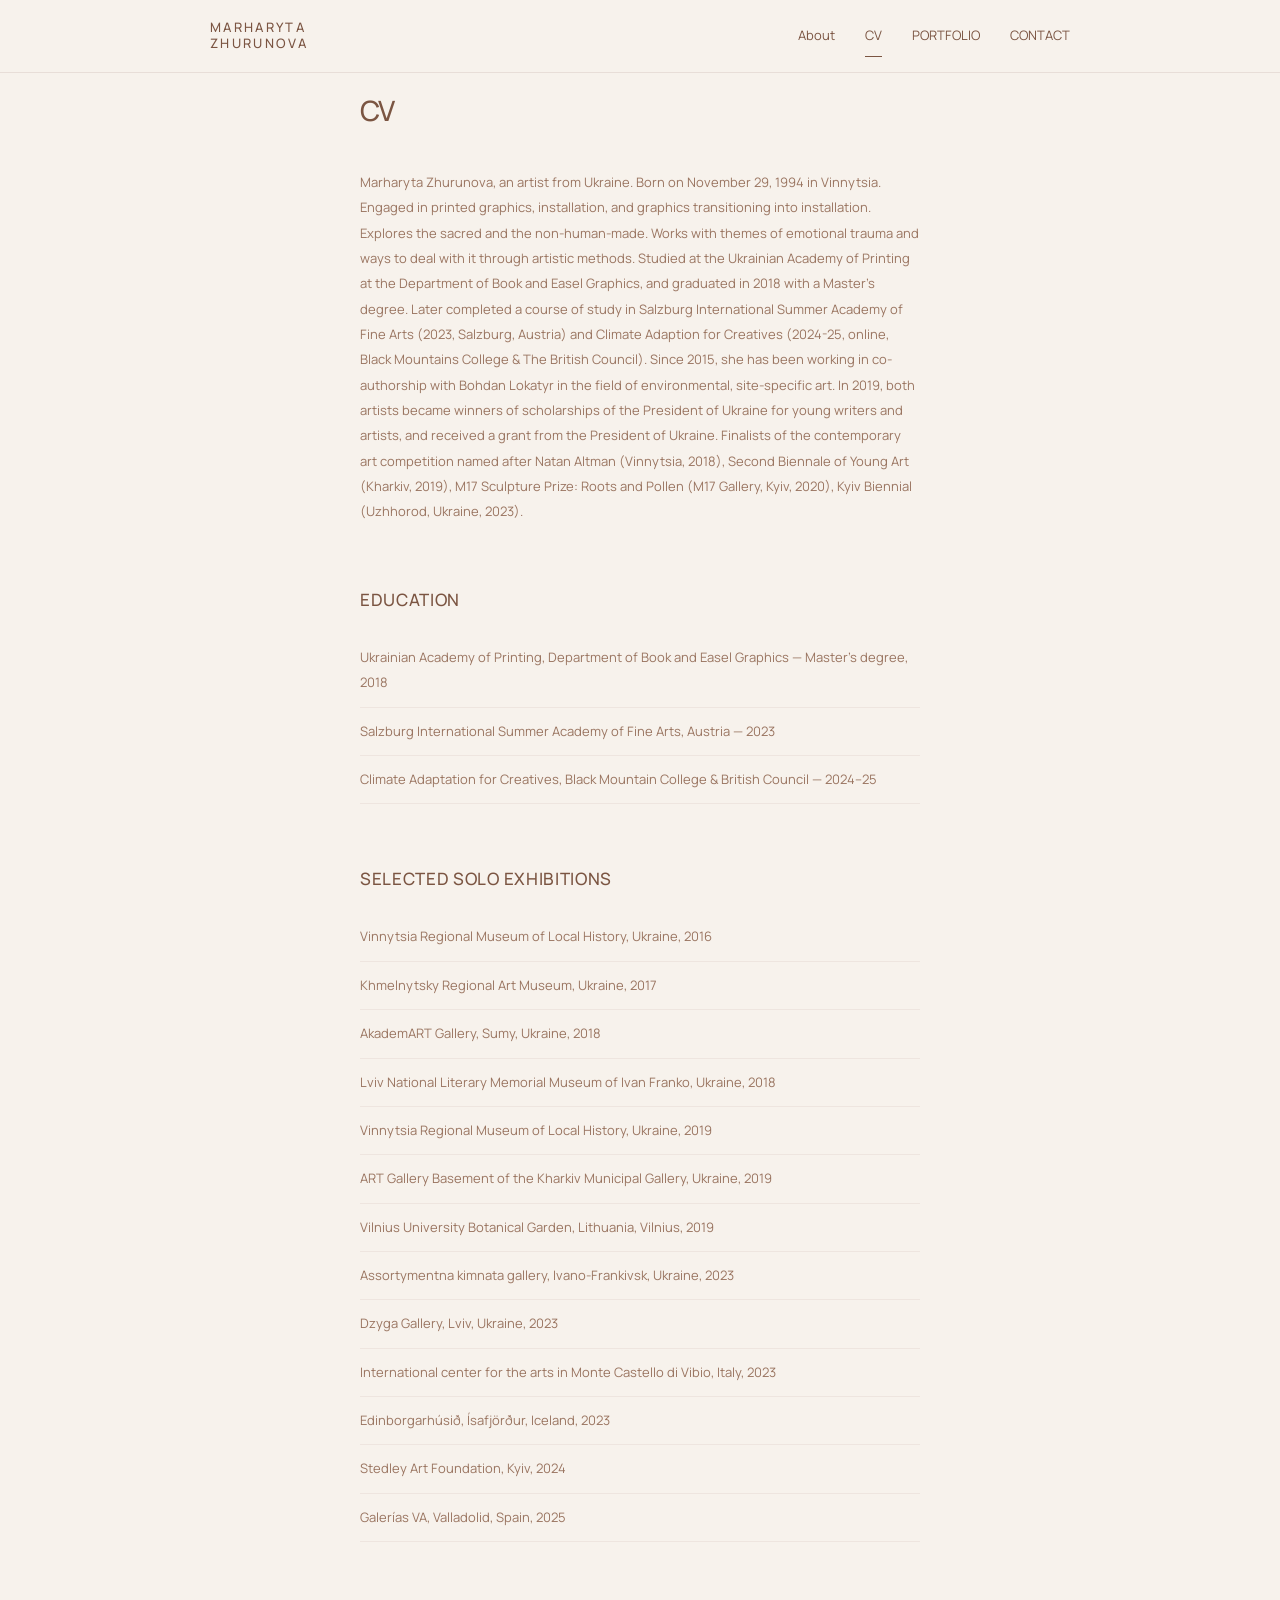
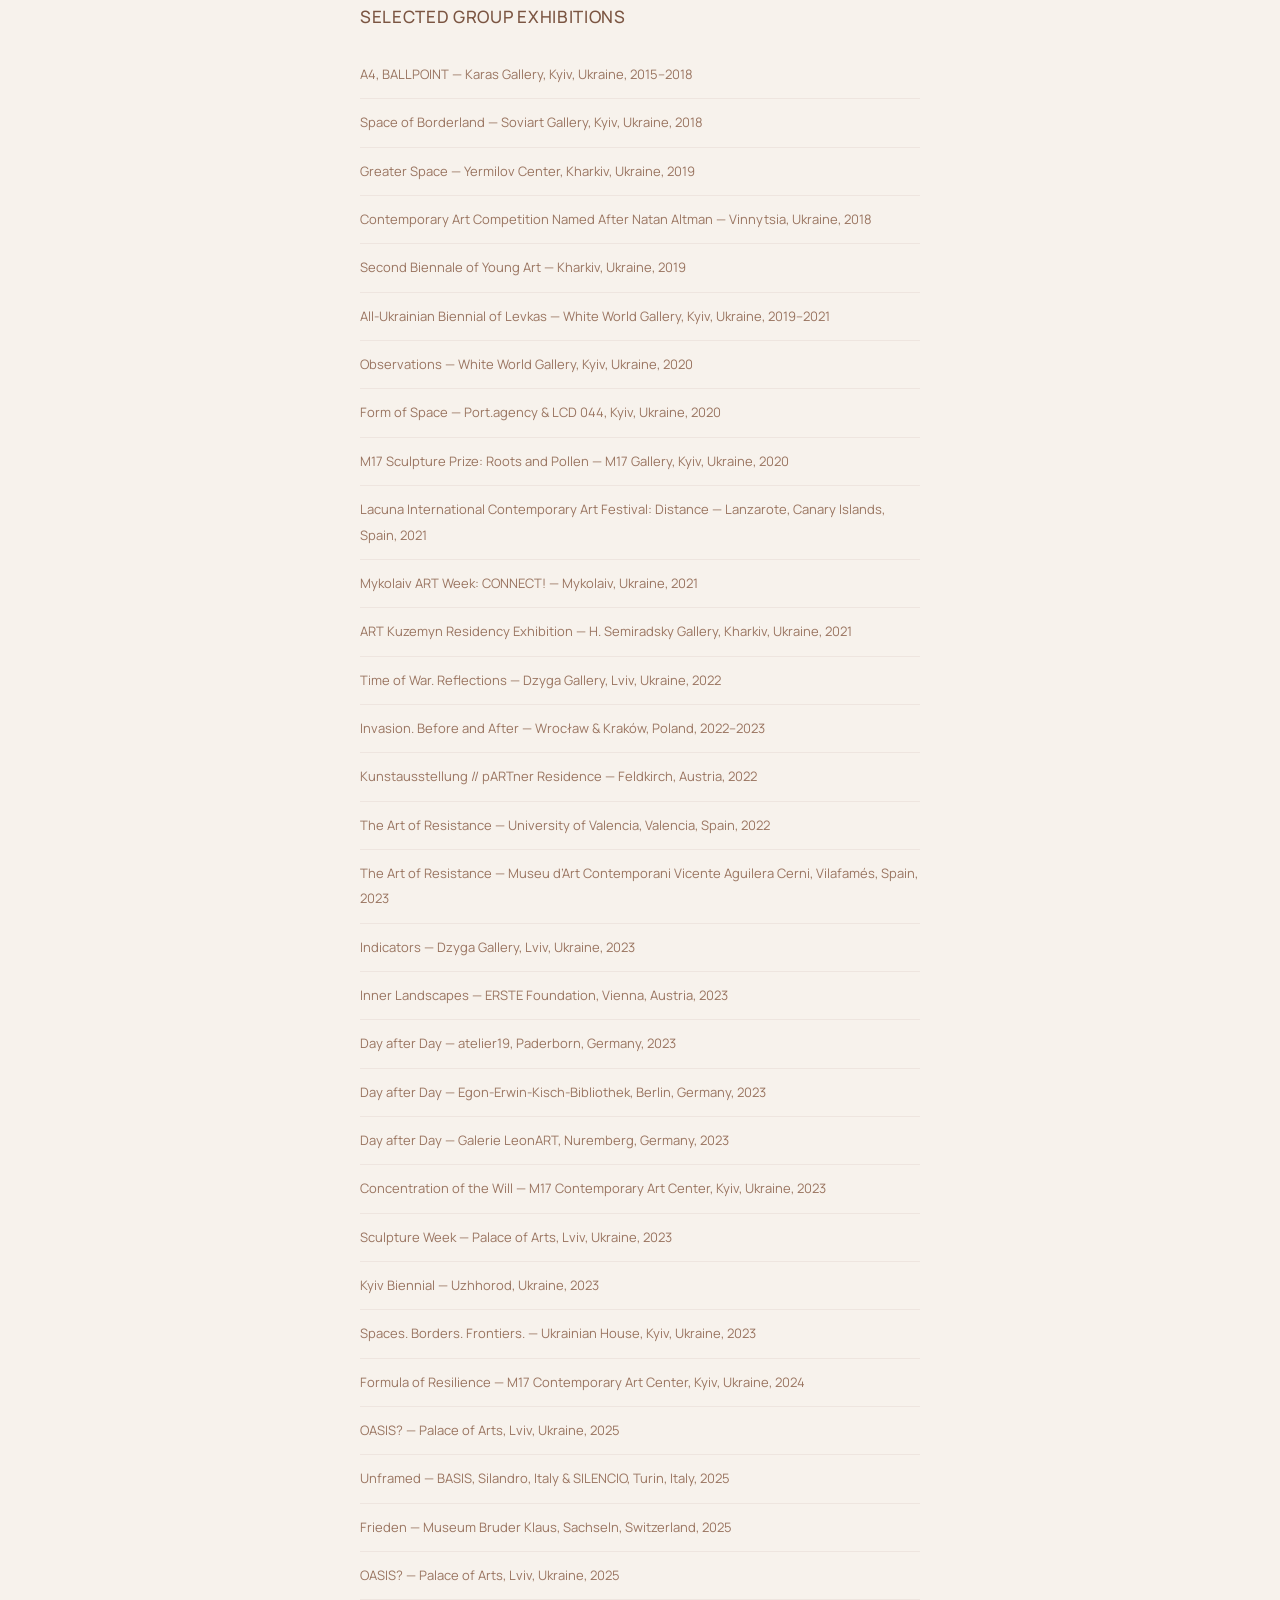
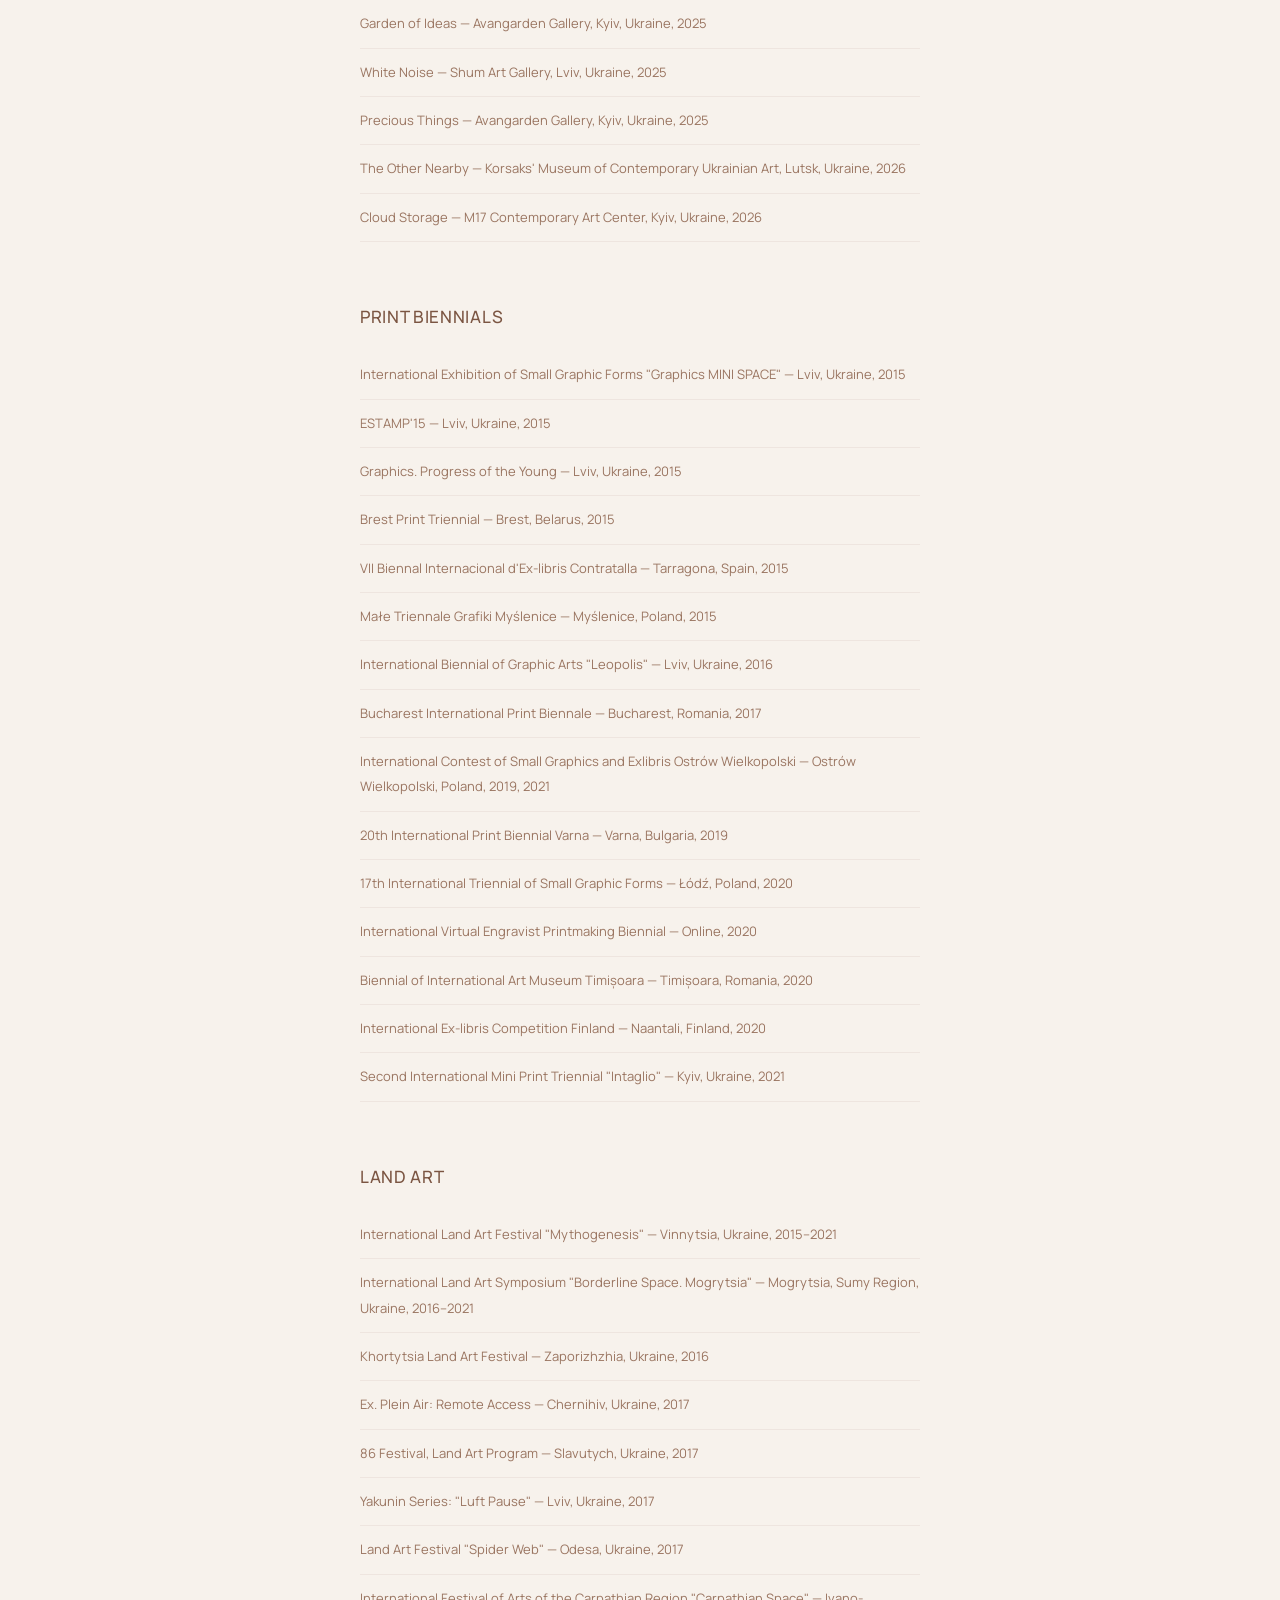
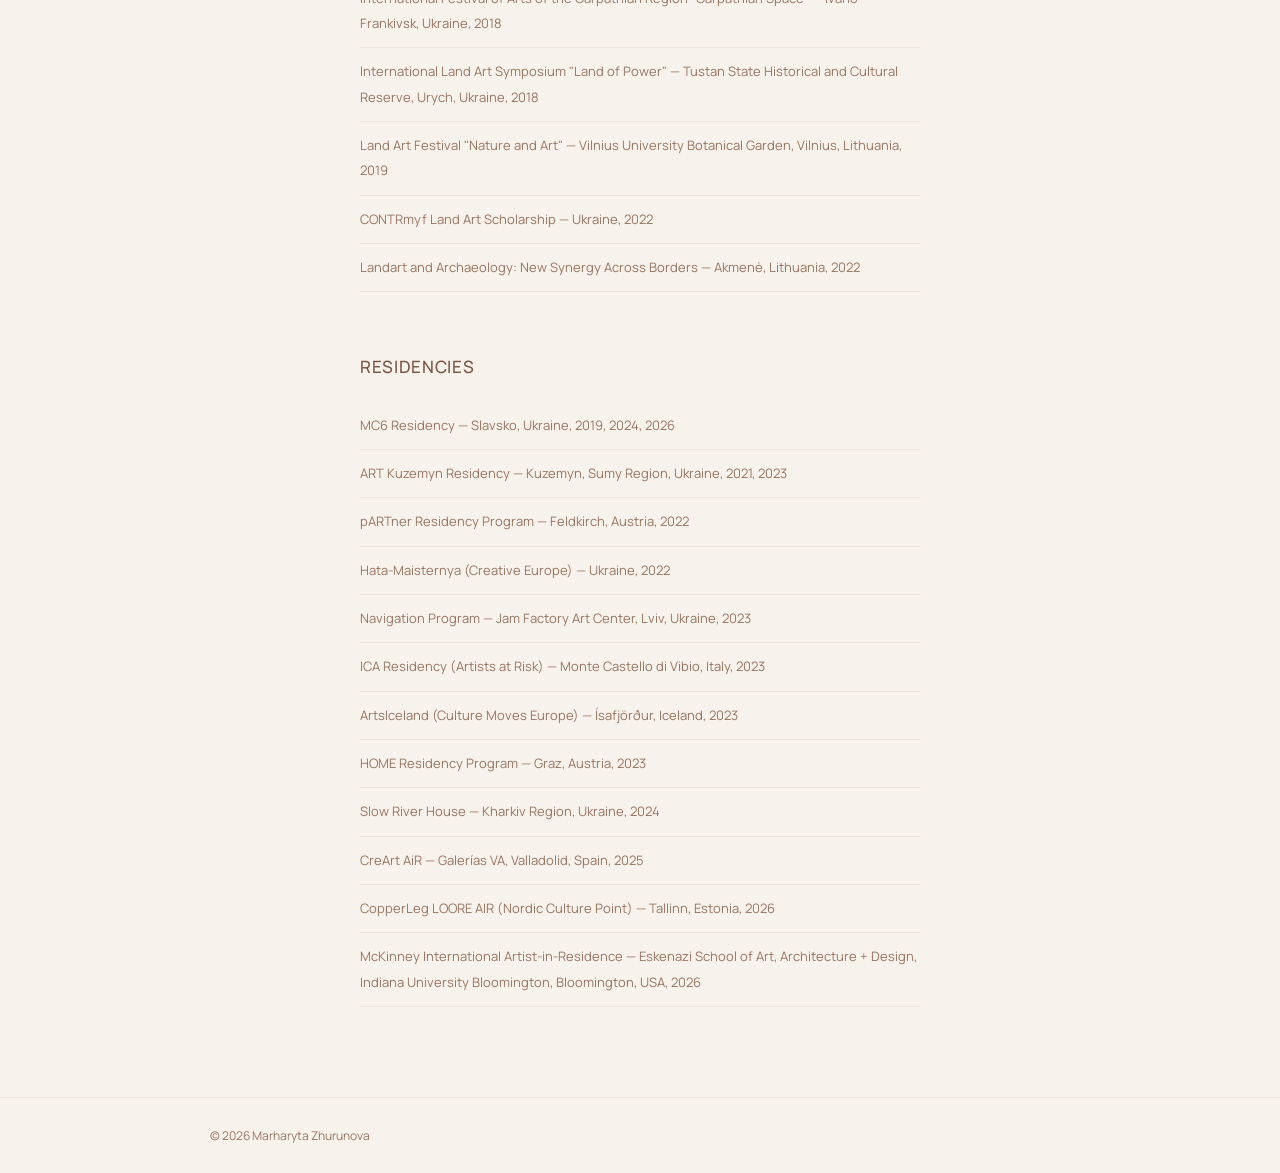
==== cv.html @ 28dc97f1 "Update cv.html" ====
<!DOCTYPE html>
<html lang="en">

<head>

<meta charset="UTF-8">
<meta name="viewport" content="width=device-width, initial-scale=1.0">

<title>CV — Marharyta Zhurunova</title>

<link rel="preconnect" href="https://fonts.googleapis.com">
<link rel="preconnect" href="https://fonts.gstatic.com" crossorigin>

<link href="https://fonts.googleapis.com/css2?family=Manrope:wght@300;400;500;600&display=swap" rel="stylesheet">

<link rel="stylesheet" href="assets/css/style.css">

</head>

<body>

<header class="site-header">

<div class="container header-container">

<a href="index.html" class="logo">
MARHARYTA<br>
ZHURUNOVA
</a>

<nav class="navigation">

<a href="index.html">About</a>
<a href="cv.html" class="active">CV</a>
<a href="portfolio.html">PORTFOLIO</a>
<a href="index.html#contact">CONTACT</a>

</nav>

</div>

</header>



<main class="cv">

<div class="container narrow">

<h1>CV</h1>

<p>
 Marharyta Zhurunova, an artist from Ukraine. Born on November 29, 1994 in Vinnytsia. Engaged in printed graphics, installation, and graphics transitioning into installation. Explores the sacred and the non-human-made. Works with themes of emotional trauma and ways to deal with it through artistic methods.

Studied at the Ukrainian Academy of Printing at the Department of Book and Easel Graphics, and graduated in 2018 with a Master's degree.  Later completed a course of study in Salzburg International Summer Academy of Fine Arts (2023, Salzburg, Austria) and Climate Adaption for Creatives (2024-25, online, Black Mountains College & The British Council).

Since 2015, she has been working in co-authorship with Bohdan Lokatyr in the field of environmental, site-specific art.

In 2019, both artists became winners of scholarships of the President of Ukraine for young writers and artists, and received a grant from the President of Ukraine.

Finalists of the contemporary art competition named after Natan Altman (Vinnytsia, 2018), Second Biennale of Young Art (Kharkiv, 2019), M17 Sculpture Prize: Roots and Pollen (M17 Gallery, Kyiv, 2020), Kyiv Biennial (Uzhhorod, Ukraine, 2023).
</div>



<div class="container narrow">

<h2>Education</h2>

<ul>

<li>Ukrainian Academy of Printing, Department of Book and Easel Graphics — Master's degree, 2018</li>

<li>Salzburg International Summer Academy of Fine Arts, Austria — 2023</li>

<li>Climate Adaptation for Creatives, Black Mountain College & British Council — 2024–25</li>

</ul>


<h2>Selected Solo Exhibitions</h2>

<ul>

<li>Vinnytsia Regional Museum of Local History, Ukraine, 2016</li>

<li>Khmelnytsky Regional Art Museum, Ukraine, 2017</li>

<li>AkademART Gallery, Sumy, Ukraine, 2018</li>

<li>Lviv National Literary Memorial Museum of Ivan Franko, Ukraine, 2018</li>

<li>Vinnytsia Regional Museum of Local History, Ukraine, 2019</li>

<li>ART Gallery Basement of the Kharkiv Municipal Gallery, Ukraine, 2019</li>

<li>Vilnius University Botanical Garden, Lithuania, Vilnius, 2019</li>

<li>Assortymentna kimnata gallery, Ivano-Frankivsk, Ukraine, 2023</li>
  
<li>Dzyga Gallery, Lviv, Ukraine, 2023</li>
  
<li>International center for the arts in Monte Castello di Vibio, Italy, 2023</li>
  
<li>Edinborgarhúsið, Ísafjörður, Iceland, 2023</li>

<li>Stedley Art Foundation, Kyiv, 2024</li>

<li>Galerías VA, Valladolid, Spain, 2025</li>

</ul>



<h2>Selected Group Exhibitions</h2>

<ul>

<li>A4, BALLPOINT — Karas Gallery, Kyiv, Ukraine, 2015–2018</li>
<li>Space of Borderland — Soviart Gallery, Kyiv, Ukraine, 2018</li>
<li>Greater Space — Yermilov Center, Kharkiv, Ukraine, 2019</li>
<li>Contemporary Art Competition Named After Natan Altman — Vinnytsia, Ukraine, 2018</li>
<li>Second Biennale of Young Art — Kharkiv, Ukraine, 2019</li>
<li>All-Ukrainian Biennial of Levkas — White World Gallery, Kyiv, Ukraine, 2019–2021</li>
<li>Observations — White World Gallery, Kyiv, Ukraine, 2020</li>
<li>Form of Space — Port.agency & LCD 044, Kyiv, Ukraine, 2020</li>
<li>M17 Sculpture Prize: Roots and Pollen — M17 Gallery, Kyiv, Ukraine, 2020</li>
<li>Lacuna International Contemporary Art Festival: Distance — Lanzarote, Canary Islands, Spain, 2021</li>
<li>Mykolaiv ART Week: CONNECT! — Mykolaiv, Ukraine, 2021</li>
<li>ART Kuzemyn Residency Exhibition — H. Semiradsky Gallery, Kharkiv, Ukraine, 2021</li>
<li>Time of War. Reflections — Dzyga Gallery, Lviv, Ukraine, 2022</li>
<li>Invasion. Before and After — Wrocław & Kraków, Poland, 2022–2023</li>
<li>Kunstausstellung // pARTner Residence — Feldkirch, Austria, 2022</li>
<li>The Art of Resistance — University of Valencia, Valencia, Spain, 2022</li>
<li>The Art of Resistance — Museu d’Art Contemporani Vicente Aguilera Cerni, Vilafamés, Spain, 2023</li>
<li>Indicators — Dzyga Gallery, Lviv, Ukraine, 2023</li>
<li>Inner Landscapes — ERSTE Foundation, Vienna, Austria, 2023</li>
<li>Day after Day — atelier19, Paderborn, Germany, 2023</li>
<li>Day after Day — Egon-Erwin-Kisch-Bibliothek, Berlin, Germany, 2023</li>
<li>Day after Day — Galerie LeonART, Nuremberg, Germany, 2023</li>
<li>Concentration of the Will — M17 Contemporary Art Center, Kyiv, Ukraine, 2023</li>
<li>Sculpture Week — Palace of Arts, Lviv, Ukraine, 2023</li>
<li>Kyiv Biennial — Uzhhorod, Ukraine, 2023</li>
<li>Spaces. Borders. Frontiers. — Ukrainian House, Kyiv, Ukraine, 2023</li>
<li>Formula of Resilience — M17 Contemporary Art Center, Kyiv, Ukraine, 2024</li>
<li>OASIS? — Palace of Arts, Lviv, Ukraine, 2025</li>
<li>Unframed — BASIS, Silandro, Italy & SILENCIO, Turin, Italy, 2025</li>
<li>Frieden — Museum Bruder Klaus, Sachseln, Switzerland, 2025</li>
<li>OASIS? — Palace of Arts, Lviv, Ukraine, 2025</li>
<li>Garden of Ideas — Avangarden Gallery, Kyiv, Ukraine, 2025</li>
<li>White Noise — Shum Art Gallery, Lviv, Ukraine, 2025</li>
<li>Precious Things — Avangarden Gallery, Kyiv, Ukraine, 2025</li>
<li>The Other Nearby — Korsaks' Museum of Contemporary Ukrainian Art, Lutsk, Ukraine, 2026</li>
<li>Cloud Storage — M17 Contemporary Art Center, Kyiv, Ukraine, 2026</li>

</ul>



<h2>Print Biennials</h2>

<ul>

<li>International Exhibition of Small Graphic Forms "Graphics MINI SPACE" — Lviv, Ukraine, 2015</li>
<li>ESTAMP'15 — Lviv, Ukraine, 2015</li>
<li>Graphics. Progress of the Young — Lviv, Ukraine, 2015</li>
<li>Brest Print Triennial — Brest, Belarus, 2015</li>
<li>VII Biennal Internacional d'Ex-libris Contratalla — Tarragona, Spain, 2015</li>
<li>Małe Triennale Grafiki Myślenice — Myślenice, Poland, 2015</li>
<li>International Biennial of Graphic Arts "Leopolis" — Lviv, Ukraine, 2016</li>
<li>Bucharest International Print Biennale — Bucharest, Romania, 2017</li>
<li>International Contest of Small Graphics and Exlibris Ostrów Wielkopolski — Ostrów Wielkopolski, Poland, 2019, 2021</li>
<li>20th International Print Biennial Varna — Varna, Bulgaria, 2019</li>
<li>17th International Triennial of Small Graphic Forms — Łódź, Poland, 2020</li>
<li>International Virtual Engravist Printmaking Biennial — Online, 2020</li>
<li>Biennial of International Art Museum Timișoara — Timișoara, Romania, 2020</li>
<li>International Ex-libris Competition Finland — Naantali, Finland, 2020</li>
<li>Second International Mini Print Triennial "Intaglio" — Kyiv, Ukraine, 2021</li>

</ul>



<h2>Land Art</h2>

<ul>

<li>International Land Art Festival "Mythogenesis" — Vinnytsia, Ukraine, 2015–2021</li>
<li>International Land Art Symposium "Borderline Space. Mogrytsia" — Mogrytsia, Sumy Region, Ukraine, 2016–2021</li>
<li>Khortytsia Land Art Festival — Zaporizhzhia, Ukraine, 2016</li>
<li>Ex. Plein Air: Remote Access — Chernihiv, Ukraine, 2017</li>
<li>86 Festival, Land Art Program — Slavutych, Ukraine, 2017</li>
<li>Yakunin Series: "Luft Pause" — Lviv, Ukraine, 2017</li>
<li>Land Art Festival "Spider Web" — Odesa, Ukraine, 2017</li>
<li>International Festival of Arts of the Carpathian Region "Carpathian Space" — Ivano-Frankivsk, Ukraine, 2018</li>
<li>International Land Art Symposium "Land of Power" — Tustan State Historical and Cultural Reserve, Urych, Ukraine, 2018</li>
<li>Land Art Festival "Nature and Art" — Vilnius University Botanical Garden, Vilnius, Lithuania, 2019</li>
<li>CONTRmyf Land Art Scholarship — Ukraine, 2022</li>
<li>Landart and Archaeology: New Synergy Across Borders — Akmenė, Lithuania, 2022</li>

</ul>



<h2>Residencies</h2>

<ul>

<li>MC6 Residency — Slavsko, Ukraine, 2019, 2024, 2026</li>
  
<li>ART Kuzemyn Residency — Kuzemyn, Sumy Region, Ukraine, 2021, 2023</li>
  
<li>pARTner Residency Program — Feldkirch, Austria, 2022</li>
  
<li>Hata-Maisternya (Creative Europe) — Ukraine, 2022</li>
  
<li>Navigation Program — Jam Factory Art Center, Lviv, Ukraine, 2023</li>
  
<li>ICA Residency (Artists at Risk) — Monte Castello di Vibio, Italy, 2023</li>
  
<li>ArtsIceland (Culture Moves Europe) — Ísafjörður, Iceland, 2023</li>
  
<li>HOME Residency Program — Graz, Austria, 2023</li>
  
<li>Slow River House — Kharkiv Region, Ukraine, 2024</li>
  
<li>CreArt AiR — Galerías VA, Valladolid, Spain, 2025</li>
  
<li>CopperLeg LOORE AIR (Nordic Culture Point) — Tallinn, Estonia, 2026</li>
  
<li>McKinney International Artist-in-Residence — Eskenazi School of Art, Architecture + Design, Indiana University Bloomington, Bloomington, USA, 2026</li>

</ul>

</div>

</main>

<footer>

<div class="container footer-container">

<p>© 2026 Marharyta Zhurunova</p>

</div>

</footer>

</body>

</html>
---- assets/css/style.css ----
/* ===========================================================
   MARHARYTA ZHURUNOVA
   PART 1
   RESET / TYPOGRAPHY / HEADER / INTRO
=========================================================== */


/* ================= VARIABLES ================= */

:root{

    --bg:#F7F2EC;

    --surface:#F1EAE3;

    --text:#7B5542;

    --text-light:#9A7561;

    --line:rgba(123,85,66,.12);

    --container:860px;

    --text-width:560px;

    --transition:.25s ease;

}



/* ================= RESET ================= */

*{

    margin:0;

    padding:0;

    box-sizing:border-box;

}

html{

    scroll-behavior:smooth;

}

body{

    background:var(--bg);

    color:var(--text);

    font-family:"Manrope",sans-serif;

    font-size:13px;

    font-weight:400;

    line-height:1.95;

    -webkit-font-smoothing:antialiased;

    text-rendering:optimizeLegibility;

}

img{

    display:block;

    width:100%;

}

a{

    color:inherit;

    text-decoration:none;

    transition:var(--transition);

}

a:hover{

    opacity:.75;

}

::selection{

    background:#c6ab98;

    color:white;

}



/* ================= LAYOUT ================= */

.container{

    width:min(92%,var(--container));

    margin:auto;

}

.narrow{

    max-width:var(--text-width);

}



/* ================= TYPOGRAPHY ================= */

h1,

h2,

h3,

h4{

    font-family:"Manrope",sans-serif;

    font-weight:500;

    color:var(--text);

}

h1{

    font-size:28px;

    line-height:1.25;

    letter-spacing:-.02em;

    margin-bottom:32px;

}

h2{

    font-size:17px;

    font-weight:500;

    letter-spacing:.04em;

    text-transform:uppercase;

    margin-bottom:26px;

}

h3{

    font-size:14px;

    font-weight:500;

    margin-bottom:10px;

}

p{

    color:var(--text-light);

    margin-bottom:18px;

    max-width:560px;

}



/* ================= HEADER ================= */

.site-header{

    position:sticky;

    top:0;

    z-index:100;

    background:rgba(247,242,236,.95);

    backdrop-filter:blur(10px);

    border-bottom:1px solid var(--line);

}

.header-container{

    display:flex;

    justify-content:space-between;

    align-items:center;

    height:72px;

}

.logo{

    display:flex;

    flex-direction:column;

    justify-content:center;

    font-size:13px;

    font-weight:500;

    line-height:1.2;

    letter-spacing:.18em;

    text-transform:uppercase;

    color:var(--text);

}

.navigation{

    display:flex;

    gap:30px;

}

.navigation a{

    position:relative;

    font-size:13px;

    color:var(--text);

}

.navigation a.active::after{

    content:"";

    position:absolute;

    left:0;

    bottom:-8px;

    width:100%;

    height:1px;

    background:var(--text);

}



/* ================= INTRO ================= */

.hero{

    padding:90px 0 80px;

}

.hero-content{

    max-width:560px;

}

.hero-content h1{

    margin-bottom:36px;

}

.hero-content p{

    max-width:520px;

}



/* ================= SECTION TITLE ================= */

.section-title{

    display:flex;

    justify-content:space-between;

    align-items:flex-end;

    border-bottom:1px solid var(--line);

    padding-bottom:16px;

    margin-bottom:32px;

}

.section-title h2{

    margin:0;

}

.section-title a{

    font-size:12px;

    color:var(--text-light);

}

.section-title a:hover{

    color:var(--text);

}



/* ================= SPACING ================= */

section{

    margin-bottom:90px;

}
/* ===========================================================
   PART 2
   PORTFOLIO / PROJECTS / GALLERY
=========================================================== */



/* =========================
   SELECTED WORKS
========================= */

.selected-works{

    margin-bottom:100px;

}

.works-grid{

    display:grid;

    grid-template-columns:repeat(3,1fr);

    gap:18px;

}

.work-card{

    position:relative;

    display:block;

    overflow:hidden;

    background:#ece5de;

    border:1px solid rgba(123,85,66,.08);

}

.work-card img{

    width:100%;

    aspect-ratio:16/10;

    object-fit:cover;

    transition:.35s ease;

}

.work-card:hover img{

    transform:scale(1.015);

}



/* =========================
   HOVER
========================= */

.overlay{

    position:absolute;

    inset:0;

    background:rgba(247,242,236,.82);

    display:flex;

    flex-direction:column;

    justify-content:center;

    align-items:center;

    opacity:0;

    transition:.25s ease;

}

.work-card:hover .overlay{

    opacity:1;

}

.overlay h3{

    font-size:15px;

    font-weight:500;

    color:var(--text);

    margin-bottom:6px;

    letter-spacing:.02em;

}

.overlay span{

    font-size:11px;

    color:var(--text-light);

    letter-spacing:.12em;

    text-transform:uppercase;

}



/* =========================
   PORTFOLIO PAGE
========================= */

.portfolio{

    padding-top:20px;

}

.portfolio-grid{

    display:grid;

    grid-template-columns:repeat(2,1fr);

    gap:18px;

}



/* =========================
   PROJECT
========================= */

.project{

    padding-top:20px;

}

.project-header{

    max-width:560px;

    margin:auto;

    margin-bottom:50px;

}

.project-title{

    font-size:24px;

    font-weight:500;

    margin-bottom:8px;

}

.project-year{

    font-size:12px;

    color:var(--text-light);

    margin-bottom:24px;

}

.project-description{

    color:var(--text-light);

}



/* =========================
   COVER IMAGE
========================= */

.project-cover{

    max-width:860px;

    margin:0 auto 50px;

}

.project-cover img{

    width:100%;

    display:block;

}



/* =========================
   GALLERY
========================= */

.gallery{

    display:grid;

    grid-template-columns:repeat(3,1fr);

    gap:14px;

}

.gallery img{

    width:100%;

    aspect-ratio:4/3;

    object-fit:cover;

    cursor:pointer;

    transition:.2s ease;

}

.gallery img:hover{

    opacity:.78;

}



/* =========================
   LIGHTBOX
========================= */

.lightbox{

    position:fixed;

    inset:0;

    background:rgba(255,252,248,.96);

    display:flex;

    justify-content:center;

    align-items:center;

    opacity:0;

    visibility:hidden;

    transition:.25s ease;

    z-index:999;

}

.lightbox.active{

    opacity:1;

    visibility:visible;

}

.lightbox img{

    max-width:90vw;

    max-height:90vh;

    object-fit:contain;

}

.lightbox-close{

    position:absolute;

    top:28px;

    right:34px;

    font-size:26px;

    font-weight:300;

    color:var(--text);

    cursor:pointer;

}

.lightbox-prev,

.lightbox-next{

    position:absolute;

    top:50%;

    transform:translateY(-50%);

    width:42px;

    height:42px;

    display:flex;

    justify-content:center;

    align-items:center;

    cursor:pointer;

    color:var(--text);

    font-size:22px;

    user-select:none;

}

.lightbox-prev{

    left:24px;

}

.lightbox-next{

    right:24px;

}
/* ===========================================================
   PART 3
   CONTACT / CV / FOOTER / RESPONSIVE
=========================================================== */


/* =========================
   CONTACT
========================= */

.contact{

    border-top:1px solid var(--line);

    padding:40px 0 30px;

}

.contact .container{

    max-width:860px;

}

.contact h2{

    margin-bottom:28px;

    text-align:left;

}

.contact-grid{

    display:grid;

    grid-template-columns:repeat(4,1fr);

    gap:24px;

    align-items:start;

}

.contact-grid > div{

    display:flex;

    flex-direction:column;

    align-items:center;

    text-align:center;

}

.contact h3{

    font-size:11px;

    font-weight:600;

    text-transform:uppercase;

    letter-spacing:.08em;

    margin-bottom:8px;

    color:var(--text);

}

.contact a{

    display:block;

    color:var(--text-light);

    font-size:13px;

    line-height:1.45;

}

.contact a:hover{

    color:var(--text);

}

.contact-note{

    margin-top:4px;

    font-size:11px;

    line-height:1.45;

    color:var(--text-light);

    max-width:180px;

}

/* =========================
   CV
========================= */

.cv{

    padding-top:20px;

}

.cv .container{

    max-width:560px;

}

.cv h1{

    margin-bottom:42px;

}

.cv h2{

    margin-top:58px;

    margin-bottom:18px;

}

.cv p{

    margin-bottom:18px;

}

.cv ul{

    list-style:none;

    margin:0;

    padding:0;

}

.cv li{

    padding:11px 0;

    border-bottom:1px solid rgba(123,85,66,.08);

    color:var(--text-light);

}

.cv strong{

    color:var(--text);

    font-weight:600;

}



/* =========================
   FOOTER
========================= */

footer{

    margin-top:90px;

    border-top:1px solid var(--line);

}

.footer-container{

    display:flex;

    justify-content:space-between;

    align-items:center;

    padding:26px 0;

}

.footer-container p{

    margin:0;

    font-size:12px;

    color:var(--text-light);

}



/* =========================
   ANIMATION
========================= */

.hero,

.selected-works,

.portfolio,

.project,

.cv,

.contact{

    animation:fade .35s ease;

}

@keyframes fade{

    from{

        opacity:0;

        transform:translateY(8px);

    }

    to{

        opacity:1;

        transform:none;

    }

}



/* =========================
   FORM ELEMENTS
========================= */

input,

textarea,

button{

    font:inherit;

}

button{

    cursor:pointer;

}



/* =========================
   MOBILE
========================= */

@media (max-width:900px){

.container{

    width:92%;

}



/* ---------- header ---------- */

.site-header{

    position:relative;

}

.header-container{

    flex-direction:column;

    align-items:flex-start;

    justify-content:center;

    height:auto;

    padding:24px 0;

    gap:18px;

}

.navigation{

    gap:20px;

    flex-wrap:wrap;

}



/* ---------- intro ---------- */

.hero{

    padding:55px 0;

}

.hero-content{

    max-width:100%;

}



/* ---------- works ---------- */

.works-grid{

    grid-template-columns:1fr;

    gap:16px;

}

.portfolio-grid{

    grid-template-columns:1fr;

}



/* ---------- gallery ---------- */

.gallery{

    grid-template-columns:repeat(2,1fr);

}



/* ---------- contact ---------- */

.contact-grid{

    grid-template-columns:1fr;

    gap:34px;

}



/* ---------- typography ---------- */

h1{

    font-size:24px;

}

h2{

    font-size:16px;

}

body{

    font-size:13px;

}

}



/* =========================
   SMALL PHONES
========================= */

@media (max-width:600px){

.container{

    width:90%;

}

.navigation{

    gap:14px;

}

.navigation a{

    font-size:12px;

}

.logo{

    font-size:12px;

}

.hero{

    padding:42px 0;

}

h1{

    font-size:22px;

    margin-bottom:24px;

}

.gallery{

    grid-template-columns:1fr;

}

.footer-container{

    flex-direction:column;

    align-items:flex-start;

    gap:8px;

}

}



/* =========================
   SCROLLBAR
========================= */

::-webkit-scrollbar{

    width:8px;

}

::-webkit-scrollbar-track{

    background:#efe7df;

}

::-webkit-scrollbar-thumb{

    background:#b58d76;

}

::-webkit-scrollbar-thumb:hover{

    background:#a17860;

}

.contact-note{

    margin-top:8px;

    margin-bottom:0;

    font-size:12px;

    line-height:1.6;

    color:var(--text-light);

}
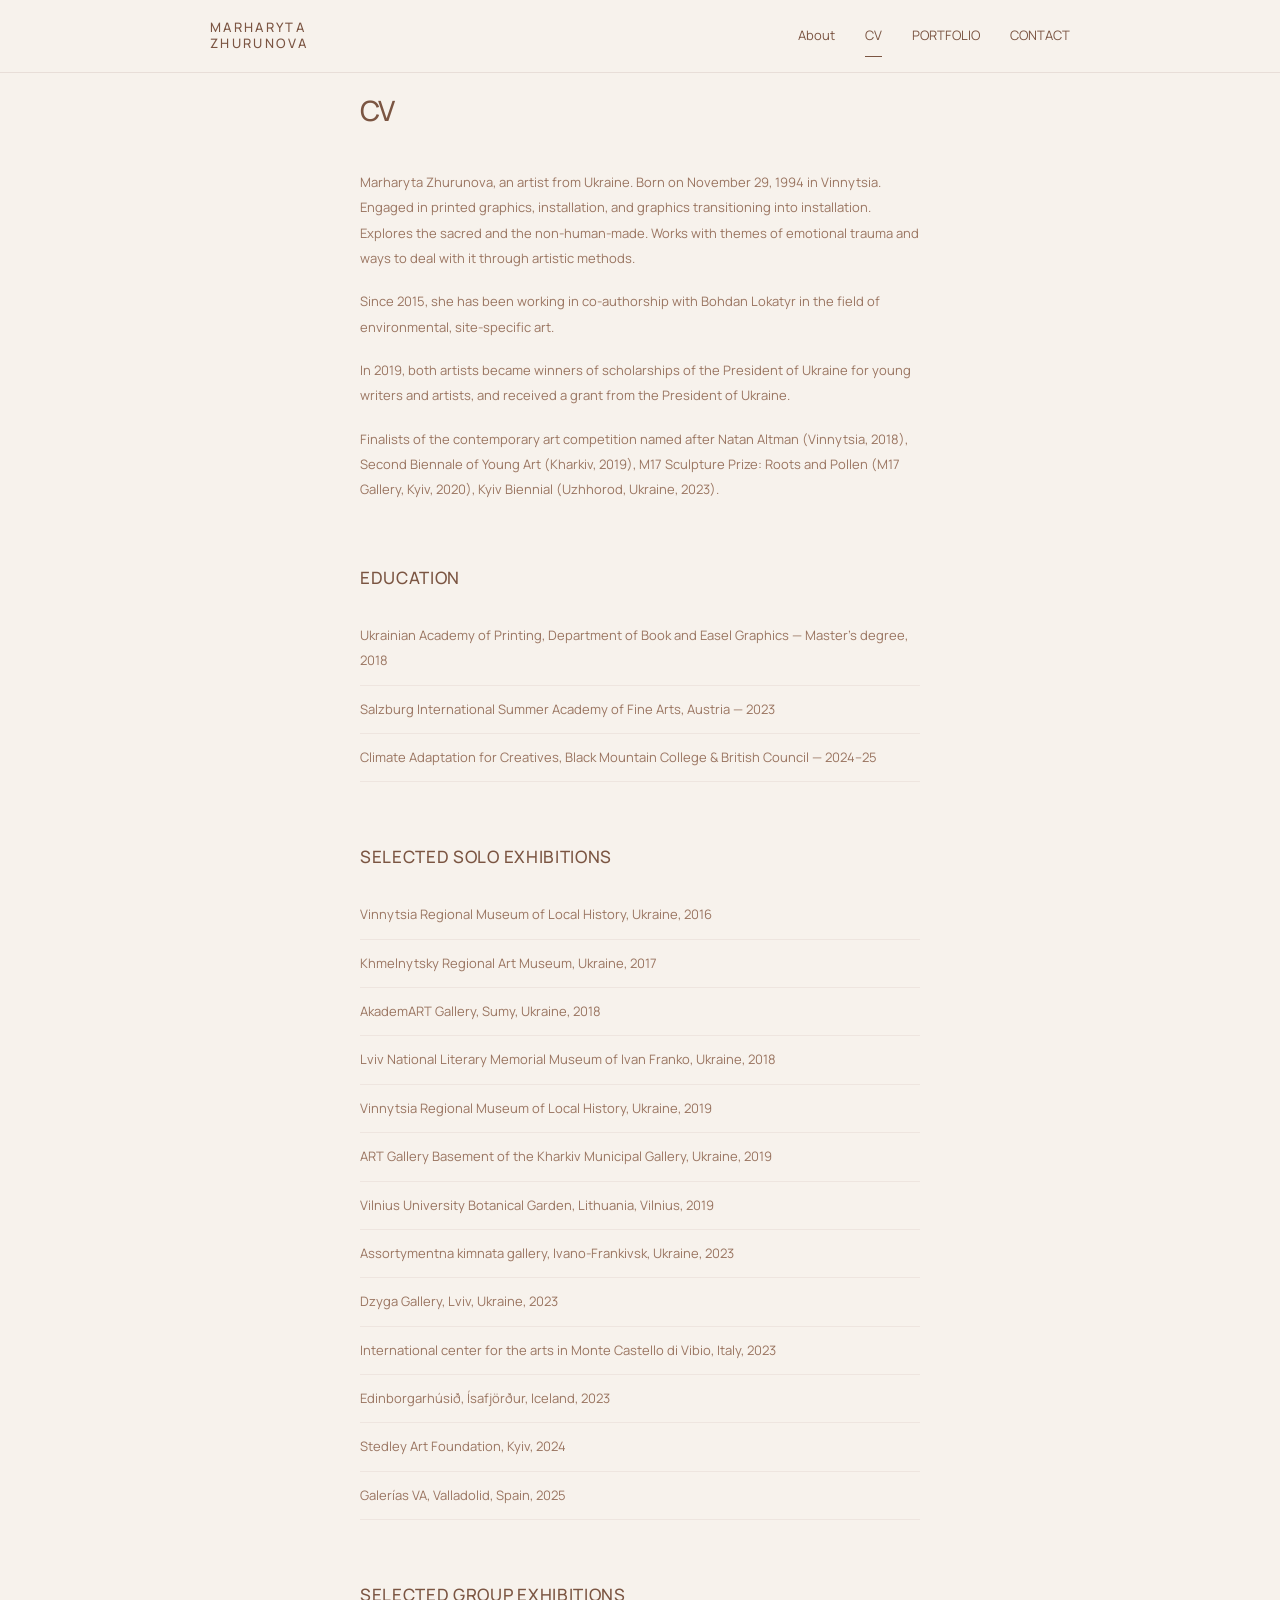
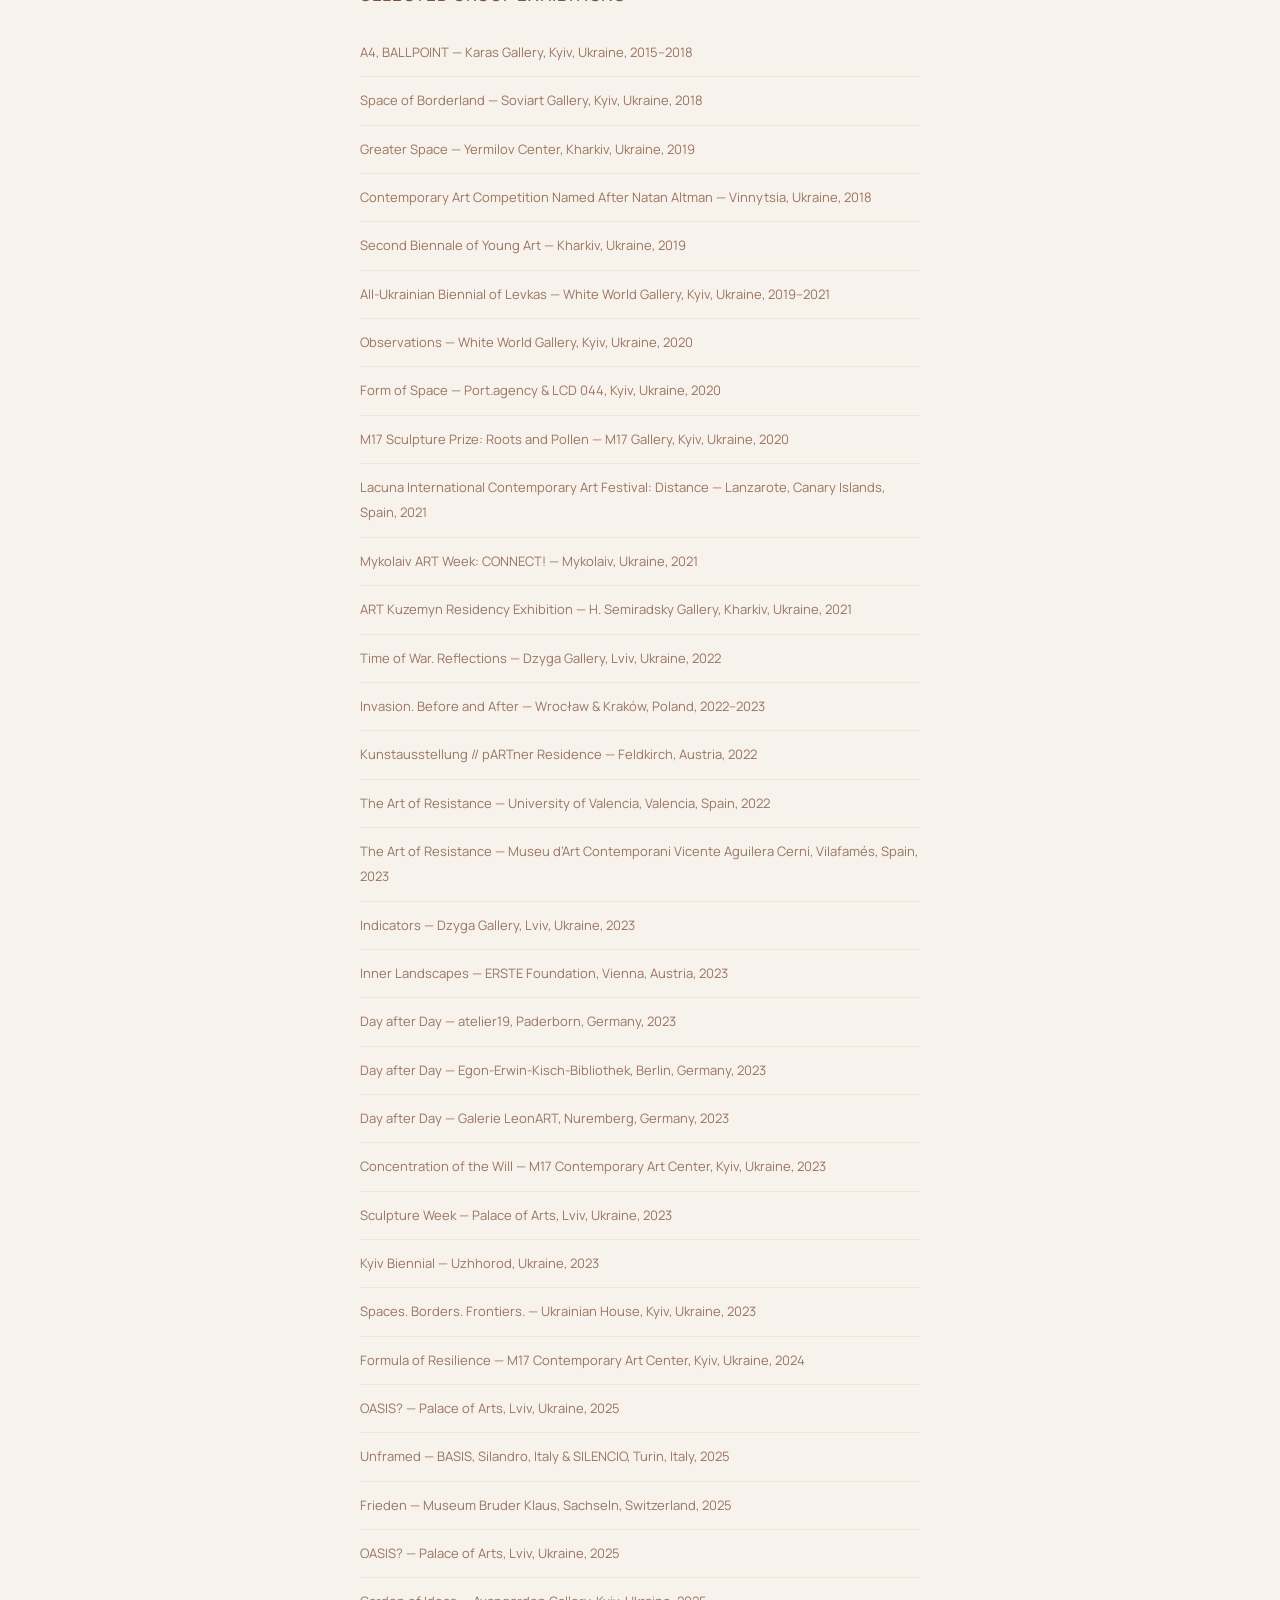
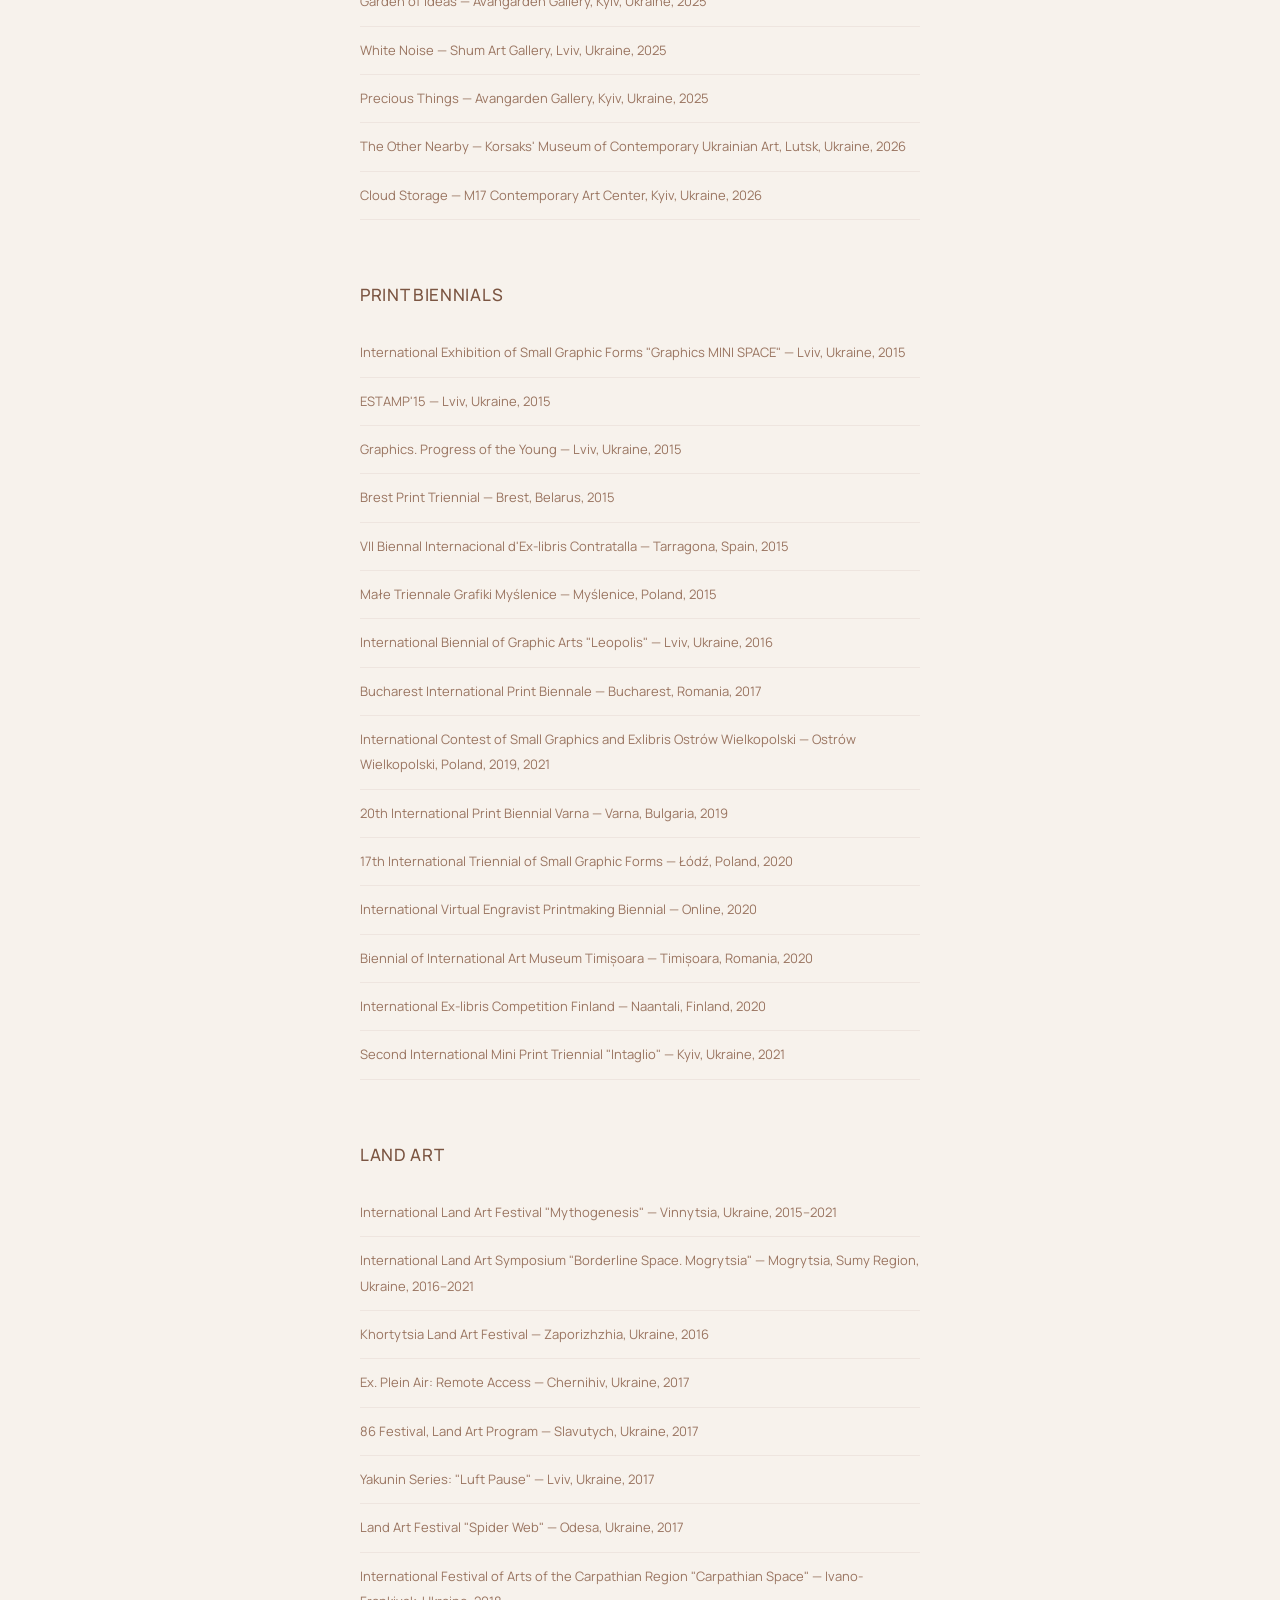
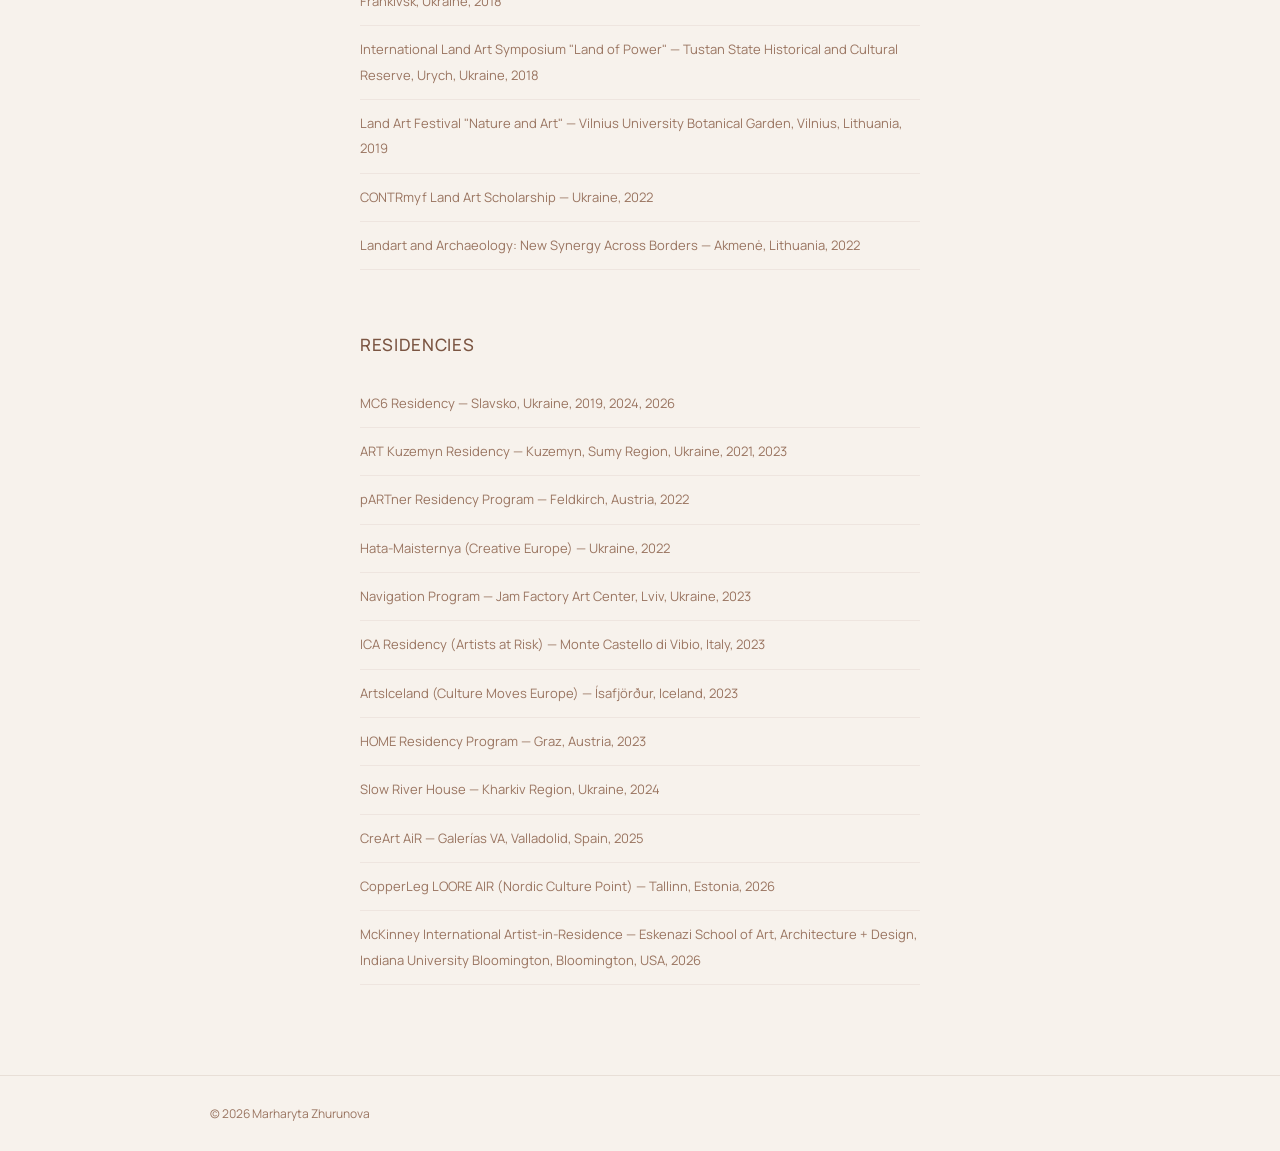
==== commit 88e6d687: "Refactor CV content into paragraph elements Updated CV content with proper paragraph tags for better" ====
--- a/cv.html
+++ b/cv.html
@@ -50,16 +50,13 @@
 <h1>CV</h1>
 
 <p>
- Marharyta Zhurunova, an artist from Ukraine. Born on November 29, 1994 in Vinnytsia. Engaged in printed graphics, installation, and graphics transitioning into installation. Explores the sacred and the non-human-made. Works with themes of emotional trauma and ways to deal with it through artistic methods.
-
-Studied at the Ukrainian Academy of Printing at the Department of Book and Easel Graphics, and graduated in 2018 with a Master's degree.  Later completed a course of study in Salzburg International Summer Academy of Fine Arts (2023, Salzburg, Austria) and Climate Adaption for Creatives (2024-25, online, Black Mountains College & The British Council).
-
-Since 2015, she has been working in co-authorship with Bohdan Lokatyr in the field of environmental, site-specific art.
-
-In 2019, both artists became winners of scholarships of the President of Ukraine for young writers and artists, and received a grant from the President of Ukraine.
-
-Finalists of the contemporary art competition named after Natan Altman (Vinnytsia, 2018), Second Biennale of Young Art (Kharkiv, 2019), M17 Sculpture Prize: Roots and Pollen (M17 Gallery, Kyiv, 2020), Kyiv Biennial (Uzhhorod, Ukraine, 2023).
-</div>
+<p>Marharyta Zhurunova, an artist from Ukraine. Born on November 29, 1994 in Vinnytsia. Engaged in printed graphics, installation, and graphics transitioning into installation. Explores the sacred and the non-human-made. Works with themes of emotional trauma and ways to deal with it through artistic methods.</p>
+
+<p>Since 2015, she has been working in co-authorship with Bohdan Lokatyr in the field of environmental, site-specific art.</p>
+
+<p>In 2019, both artists became winners of scholarships of the President of Ukraine for young writers and artists, and received a grant from the President of Ukraine.</p>
+
+<p>Finalists of the contemporary art competition named after Natan Altman (Vinnytsia, 2018), Second Biennale of Young Art (Kharkiv, 2019), M17 Sculpture Prize: Roots and Pollen (M17 Gallery, Kyiv, 2020), Kyiv Biennial (Uzhhorod, Ukraine, 2023).</p></div>
 
 
 
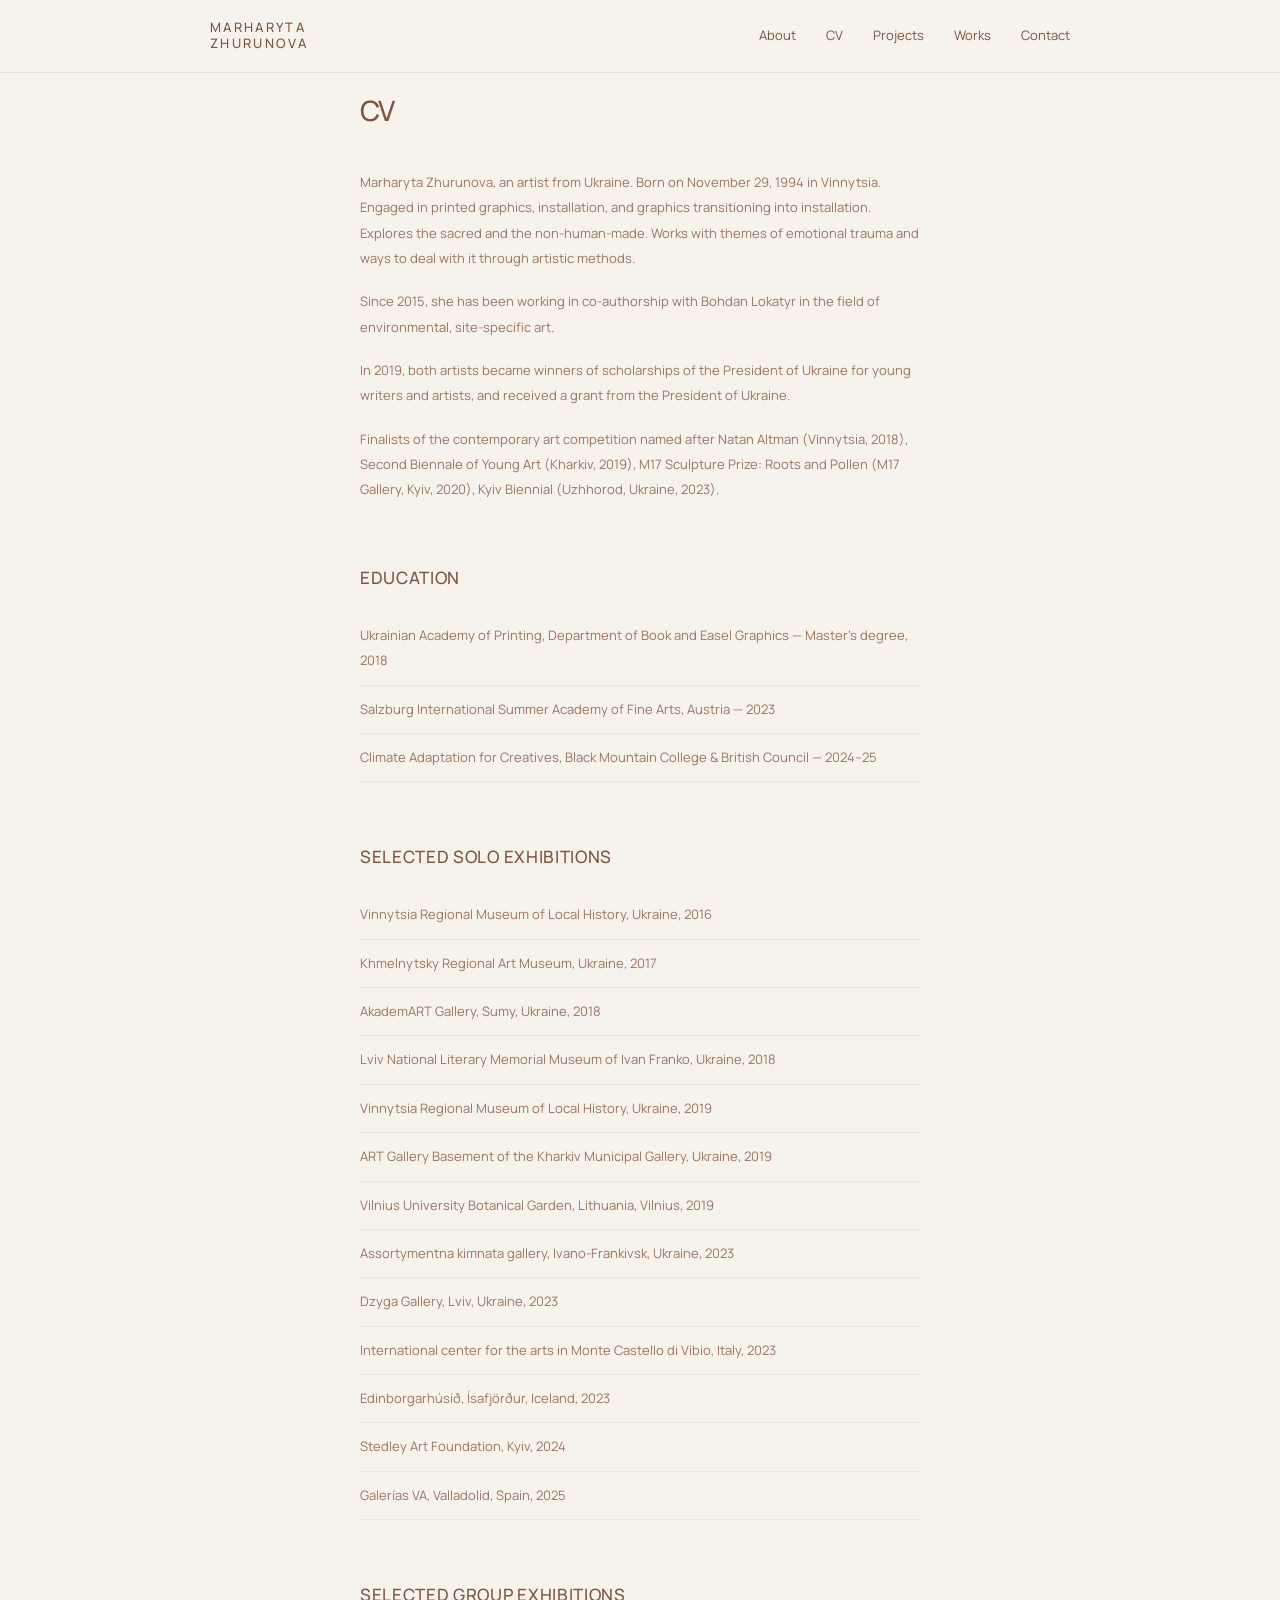
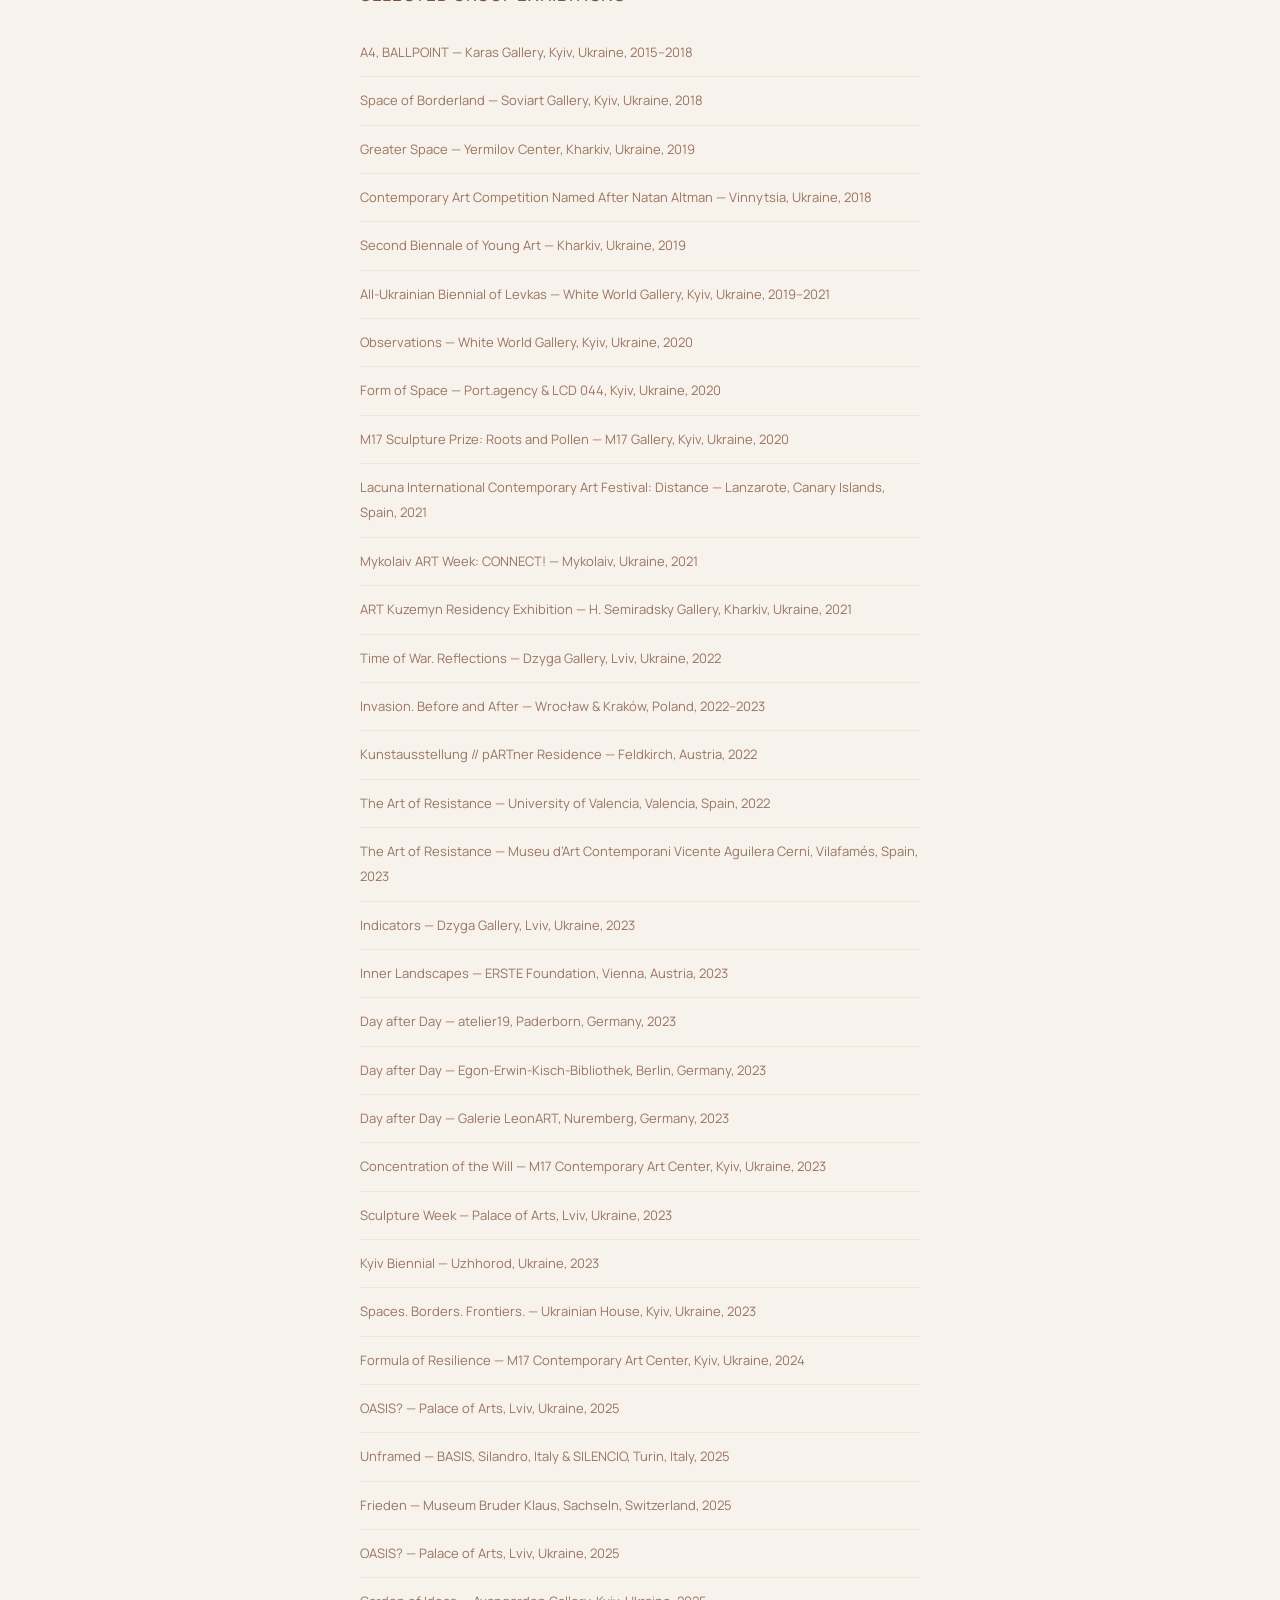
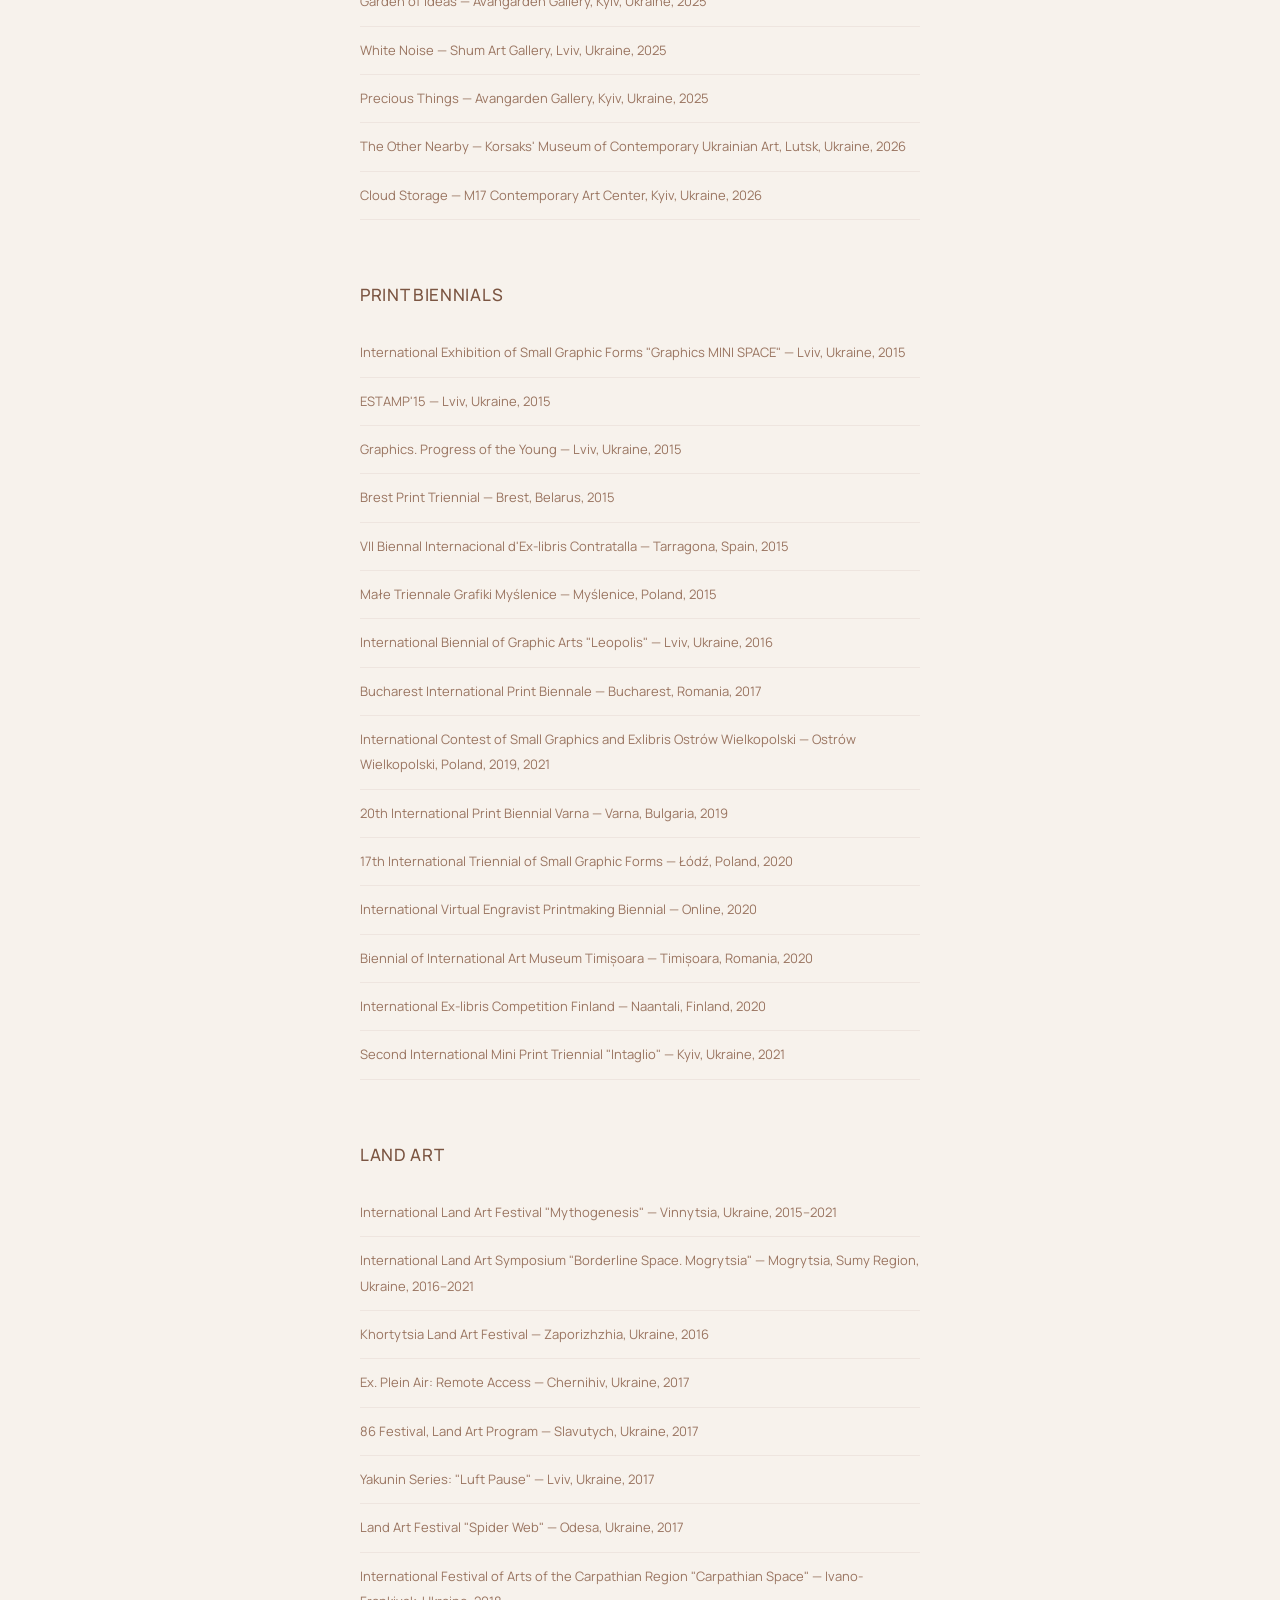
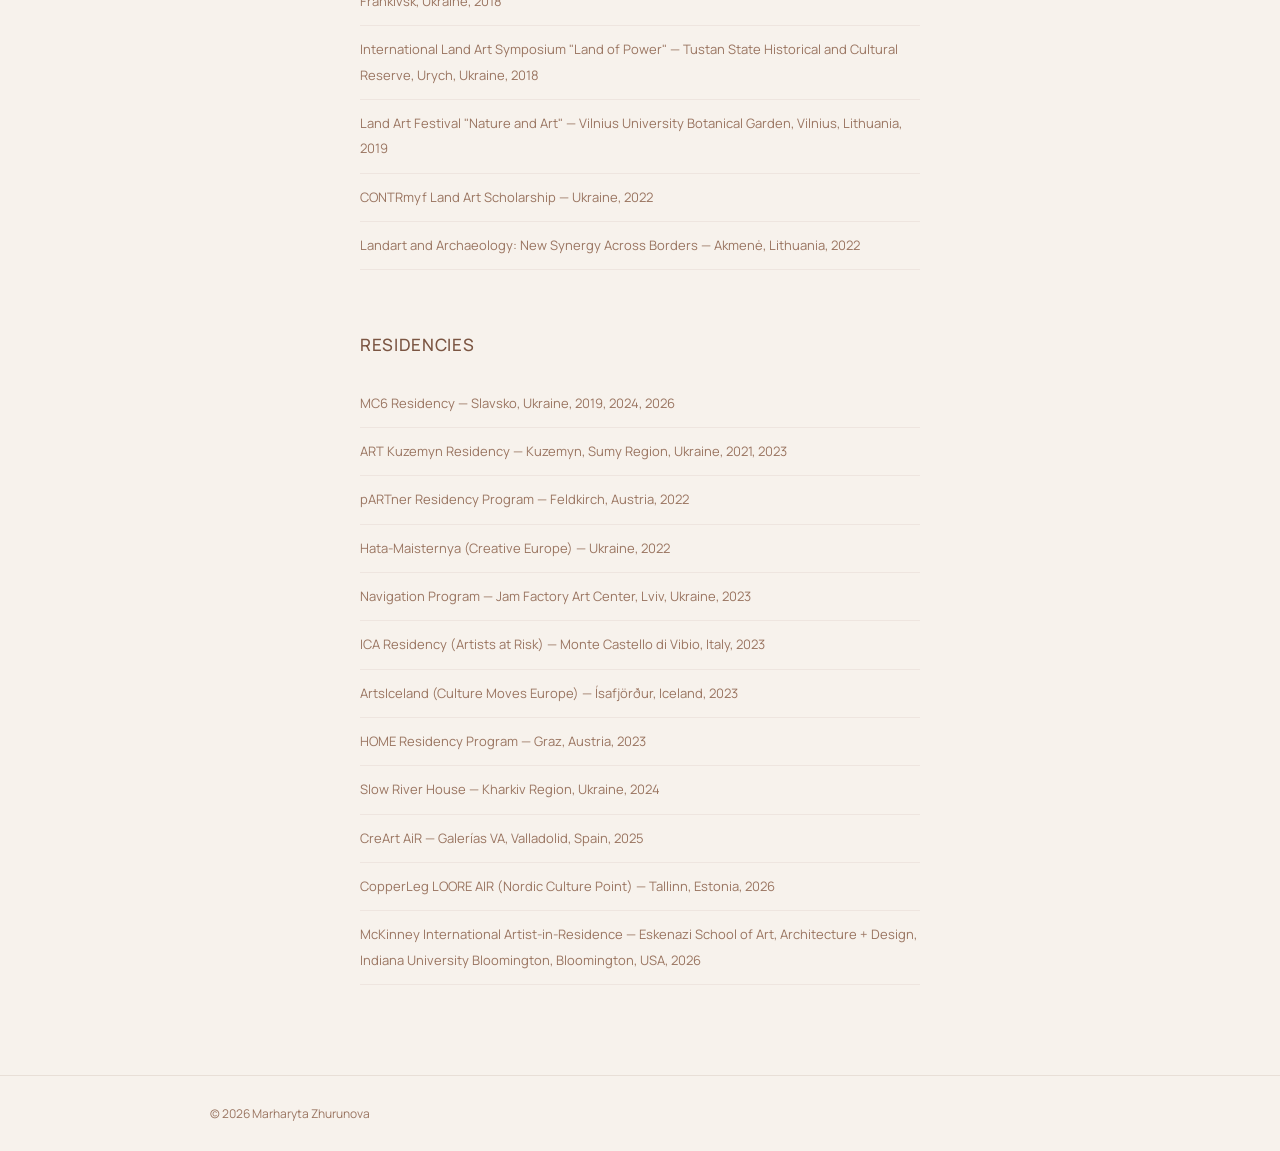
==== commit 7c319b37: "Update cv.html" ====
--- a/cv.html
+++ b/cv.html
@@ -12,32 +12,38 @@
 <link rel="preconnect" href="https://fonts.gstatic.com" crossorigin>
 
 <link href="https://fonts.googleapis.com/css2?family=Manrope:wght@300;400;500;600&display=swap" rel="stylesheet">
-
+<link rel="apple-touch-icon" sizes="180x180" href="apple-touch-icon.png">
+<link rel="icon" type="image/png" sizes="32x32" href="favicon-32x32.png">
+<link rel="icon" type="image/png" sizes="16x16" href="favicon-16x16.png">
+<link rel="icon" href="favicon.ico">
+<link rel="manifest" href="site.webmanifest">
 <link rel="stylesheet" href="assets/css/style.css">
 
 </head>
 
 <body>
-
 <header class="site-header">
 
-<div class="container header-container">
-
-<a href="index.html" class="logo">
-MARHARYTA<br>
-ZHURUNOVA
-</a>
-
-<nav class="navigation">
-
-<a href="index.html">About</a>
-<a href="cv.html" class="active">CV</a>
-<a href="portfolio.html">PORTFOLIO</a>
-<a href="index.html#contact">CONTACT</a>
-
-</nav>
-
-</div>
+    <div class="container header-container">
+
+        <a href="index.html" class="logo">
+            <span class="logo-name">
+                MARHARYTA<br>
+                ZHURUNOVA
+            </span>
+        </a>
+
+        <nav class="navigation">
+
+            <a href="index.html" class="nav-link">About</a>
+            <a href="cv.html" class="nav-link">CV</a>
+            <a href="portfolio.html" class="nav-link">Projects</a>
+            <a href="works.html" class="nav-link">Works</a>
+            <a href="index.html#contact" class="nav-link">Contact</a>
+
+        </nav>
+
+    </div>
 
 </header>
 
--- a/assets/css/style.css
+++ b/assets/css/style.css
@@ -507,9 +507,15 @@
 
     max-width:560px;
 
-    margin:auto;
-
-    margin-bottom:50px;
+    margin:0 auto 34px;
+
+}
+
+.project-text{
+
+    max-width:560px;
+
+    margin:0 auto 60px;
 
 }
 
@@ -1207,3 +1213,524 @@
     color:var(--text-light);
 
 }
+/* ===========================================================
+   PORTFOLIO
+=========================================================== */
+
+.portfolio{
+
+    padding:60px 0 40px;
+
+}
+
+.portfolio h1{
+
+    margin-bottom:40px;
+
+}
+
+.portfolio-grid{
+
+    display:grid;
+
+    grid-template-columns:repeat(3,1fr);
+
+    gap:18px;
+
+}
+
+
+
+/* =========================
+   PROJECT CARD
+========================= */
+
+.work-card{
+
+    position:relative;
+
+    display:block;
+
+    overflow:hidden;
+
+    background:#efe8e1;
+
+    border:1px solid rgba(123,85,66,.08);
+
+    transition:.25s ease;
+
+}
+
+.work-card img{
+
+    display:block;
+
+    width:100%;
+
+    aspect-ratio:16/10;
+
+    object-fit:cover;
+
+    transition:.35s ease;
+
+}
+
+.work-card:hover img{
+
+    transform:scale(1.02);
+
+}
+
+
+
+/* =========================
+   OVERLAY
+========================= */
+
+.overlay{
+
+    position:absolute;
+
+    inset:0;
+
+    background:rgba(247,242,236,.90);
+
+    display:flex;
+
+    flex-direction:column;
+
+    justify-content:center;
+
+    align-items:center;
+
+    text-align:center;
+
+    padding:20px;
+
+    opacity:0;
+
+    transition:.25s ease;
+
+}
+
+.work-card:hover .overlay{
+
+    opacity:1;
+
+}
+
+
+
+/* =========================
+   TITLE
+========================= */
+
+.overlay h3{
+
+    margin:0;
+
+    font-size:15px;
+
+    font-weight:500;
+
+    line-height:1.35;
+
+    color:var(--text);
+
+}
+
+
+
+/* =========================
+   TYPE
+========================= */
+
+.project-type{
+
+    margin:6px 0;
+
+    font-size:11px;
+
+    font-style:italic;
+
+    color:var(--text-light);
+
+}
+
+
+
+/* =========================
+   YEAR
+========================= */
+
+.overlay span{
+
+    margin-top:4px;
+
+    font-size:11px;
+
+    letter-spacing:.10em;
+
+    text-transform:uppercase;
+
+    color:var(--text-light);
+
+}
+
+
+
+/* =========================
+   MOBILE
+========================= */
+
+@media (max-width:900px){
+
+.portfolio-grid{
+
+    grid-template-columns:repeat(2,1fr);
+
+    gap:16px;
+
+}
+
+}
+
+
+
+@media (max-width:600px){
+
+.portfolio{
+
+    padding:40px 0;
+
+}
+
+.portfolio-grid{
+
+    grid-template-columns:1fr;
+
+    gap:14px;
+
+}
+
+.overlay{
+
+    opacity:1;
+
+    background:rgba(247,242,236,.78);
+
+}
+
+.overlay h3{
+
+    font-size:14px;
+
+}
+
+}
+.gallery-item{
+
+display:block;
+
+overflow:hidden;
+
+}
+
+.gallery-item img{
+
+display:block;
+
+width:100%;
+
+aspect-ratio:16/10;
+
+object-fit:cover;
+
+transition:.3s;
+
+}
+
+.gallery-item:hover img{
+
+transform:scale(1.02);
+
+}
+
+/* ===========================================================
+   PROJECT PAGE
+=========================================================== */
+
+.project-page{
+
+    padding:60px 0 80px;
+
+}
+
+.project-page .container{
+
+    max-width:860px;
+
+}
+
+
+
+/* ---------- Cover ---------- */
+
+.project-cover{
+
+    width:100%;
+
+    display:block;
+
+    margin-bottom:42px;
+
+}
+
+
+
+/* ---------- Header ---------- */
+
+.project-header{
+
+    margin-bottom:34px;
+
+}
+
+.project-header h1{
+
+    margin-bottom:8px;
+
+}
+
+.project-year{
+
+    margin:0;
+
+    font-size:12px;
+
+    color:var(--text-light);
+
+    text-transform:uppercase;
+
+    letter-spacing:.08em;
+
+}
+
+
+
+/* ---------- Text ---------- */
+
+.project-text{
+
+    max-width:560px;
+
+    margin-bottom:60px;
+
+}
+
+.project-text p{
+
+    margin-bottom:20px;
+
+}
+
+
+
+/* ---------- Gallery ---------- */
+
+.project-gallery{
+
+    display:grid;
+
+    grid-template-columns:repeat(2,1fr);
+
+    gap:18px;
+
+}
+
+.gallery-item{
+
+    display:block;
+
+    overflow:hidden;
+
+}
+.gallery-item img{
+
+    width:100%;
+
+    aspect-ratio:2.6/1;
+
+    object-fit:cover;
+
+}
+.gallery-item img{
+
+    width:100%;
+
+    aspect-ratio:2.6/1;
+
+    object-fit:cover;
+
+    transition:.25s ease;
+
+}
+
+.gallery-item:hover img{
+
+    transform:scale(1.02);
+
+}
+
+
+
+/* ---------- GLightbox ---------- */
+
+.glightbox-clean .gslide-description{
+
+    display:none;
+
+}
+
+.glightbox-clean .gclose{
+
+    color:white;
+
+}
+
+.glightbox-clean .gnext,
+
+.glightbox-clean .gprev{
+
+    color:white;
+
+}
+
+
+
+/* ---------- Mobile ---------- */
+
+@media (max-width:900px){
+
+.project-page{
+
+    padding:45px 0 60px;
+
+}
+
+.project-gallery{
+
+    gap:14px;
+
+}
+
+}
+
+
+
+@media (max-width:700px){
+
+.project-gallery{
+
+    grid-template-columns:1fr;
+
+}
+
+.project-cover{
+
+    margin-bottom:28px;
+
+}
+
+.project-header{
+
+    margin-bottom:24px;
+
+}
+
+.project-text{
+
+    margin-bottom:40px;
+
+}
+
+}
+
+/* ==========================================
+   WORKS PAGE
+========================================== */
+
+.works-page{
+
+    padding:70px 0 90px;
+
+}
+
+.works-page h1{
+
+    margin-bottom:40px;
+
+}
+
+.masonry{
+
+    column-count:4;
+    column-gap:18px;
+
+}
+
+.masonry-item{
+
+    display:block;
+
+    margin-bottom:18px;
+
+    break-inside:avoid;
+
+}
+
+.masonry-item img{
+
+    width:100%;
+
+    display:block;
+
+    transition:.3s ease;
+
+}
+
+.masonry-item:hover img{
+
+    opacity:.9;
+
+}
+
+@media (max-width:1000px){
+
+    .masonry{
+
+        column-count:3;
+
+    }
+
+}
+
+@media (max-width:700px){
+
+    .masonry{
+
+        column-count:2;
+
+    }
+
+}
+
+@media (max-width:480px){
+
+    .masonry{
+
+        column-count:1;
+
+    }
+
+}
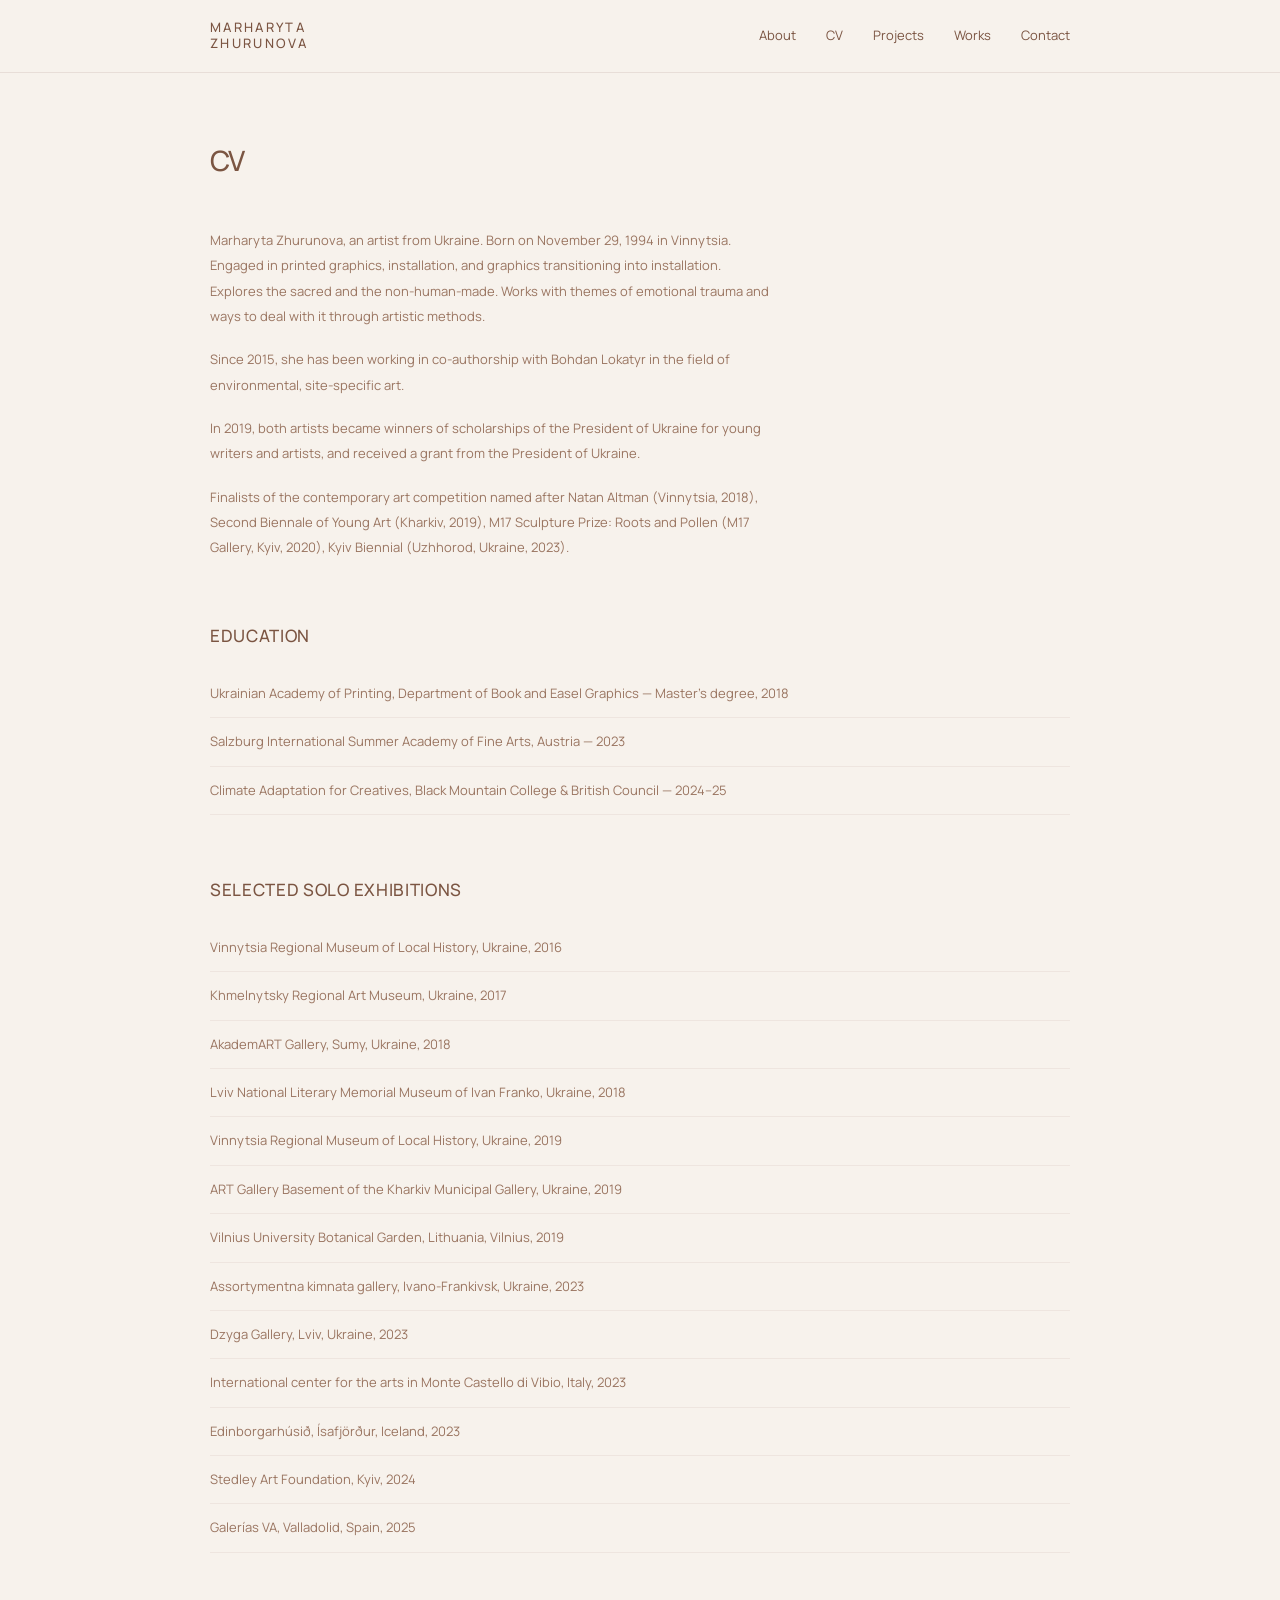
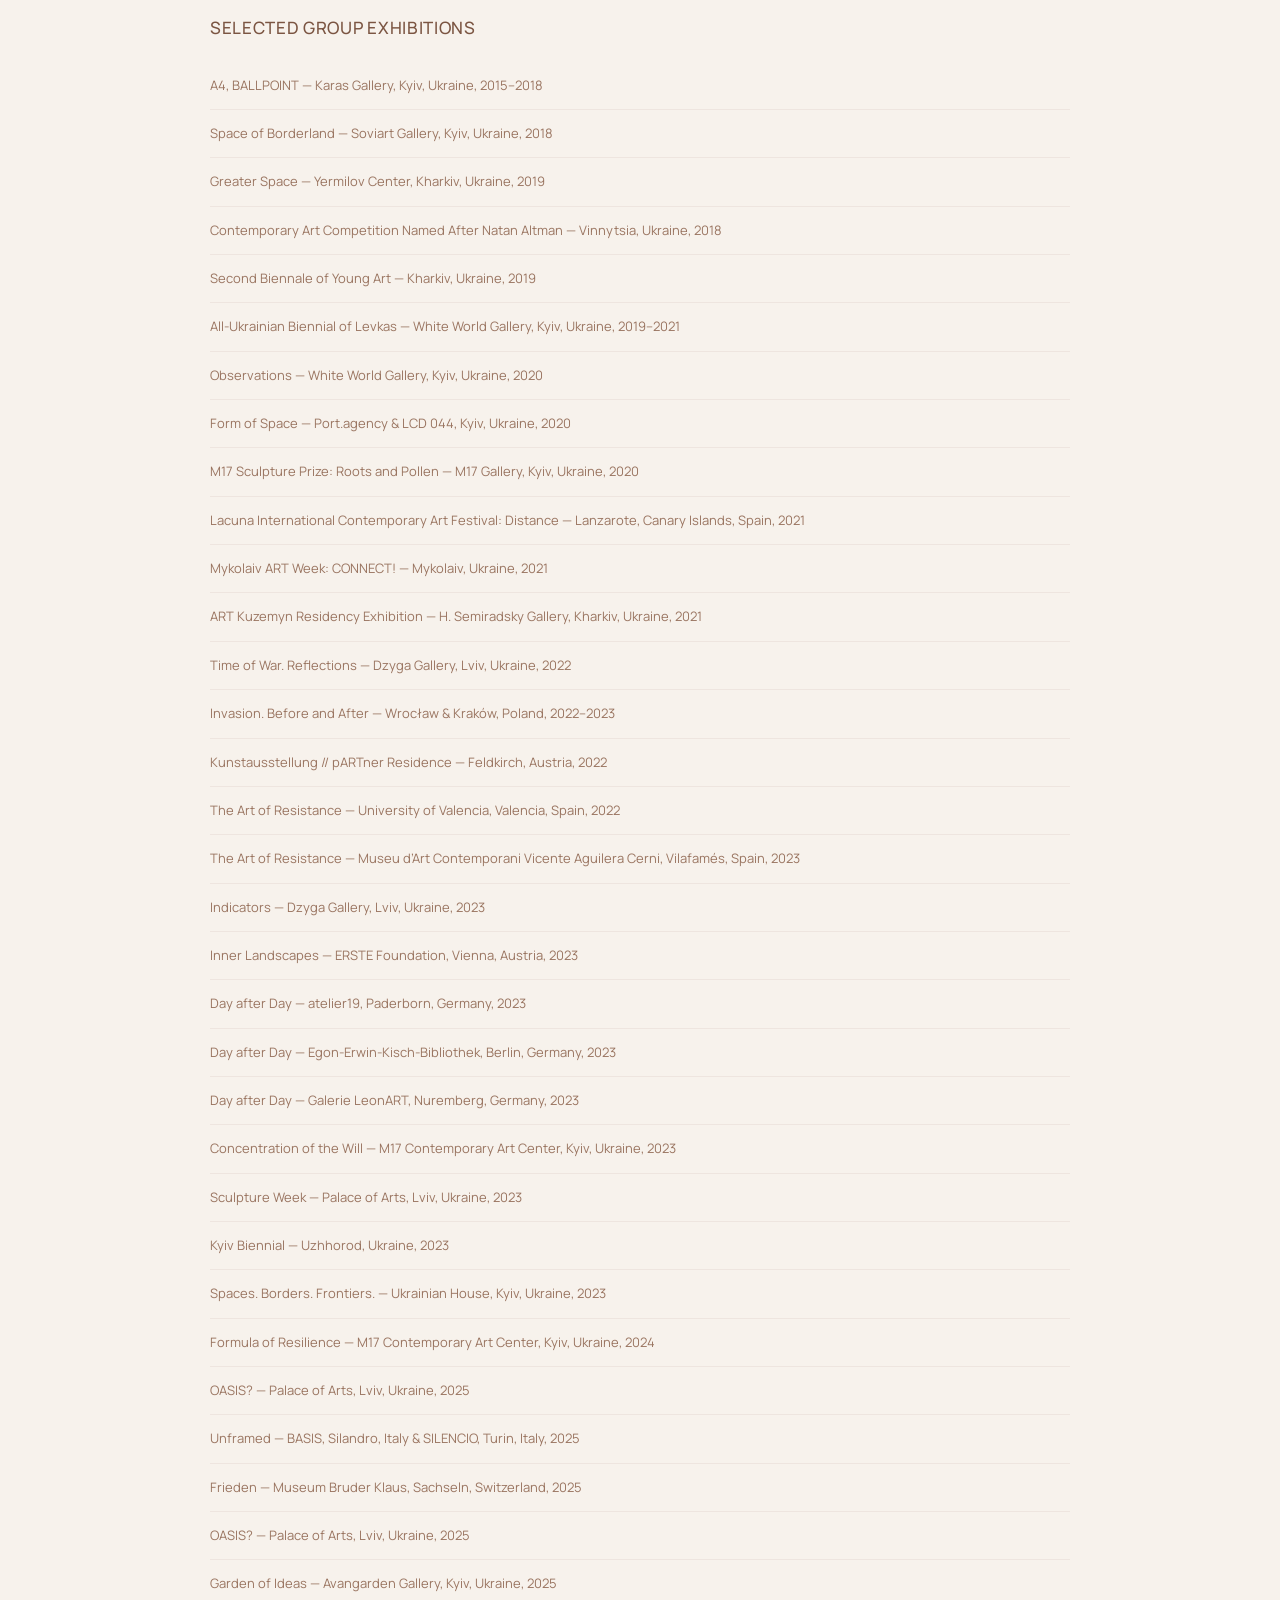
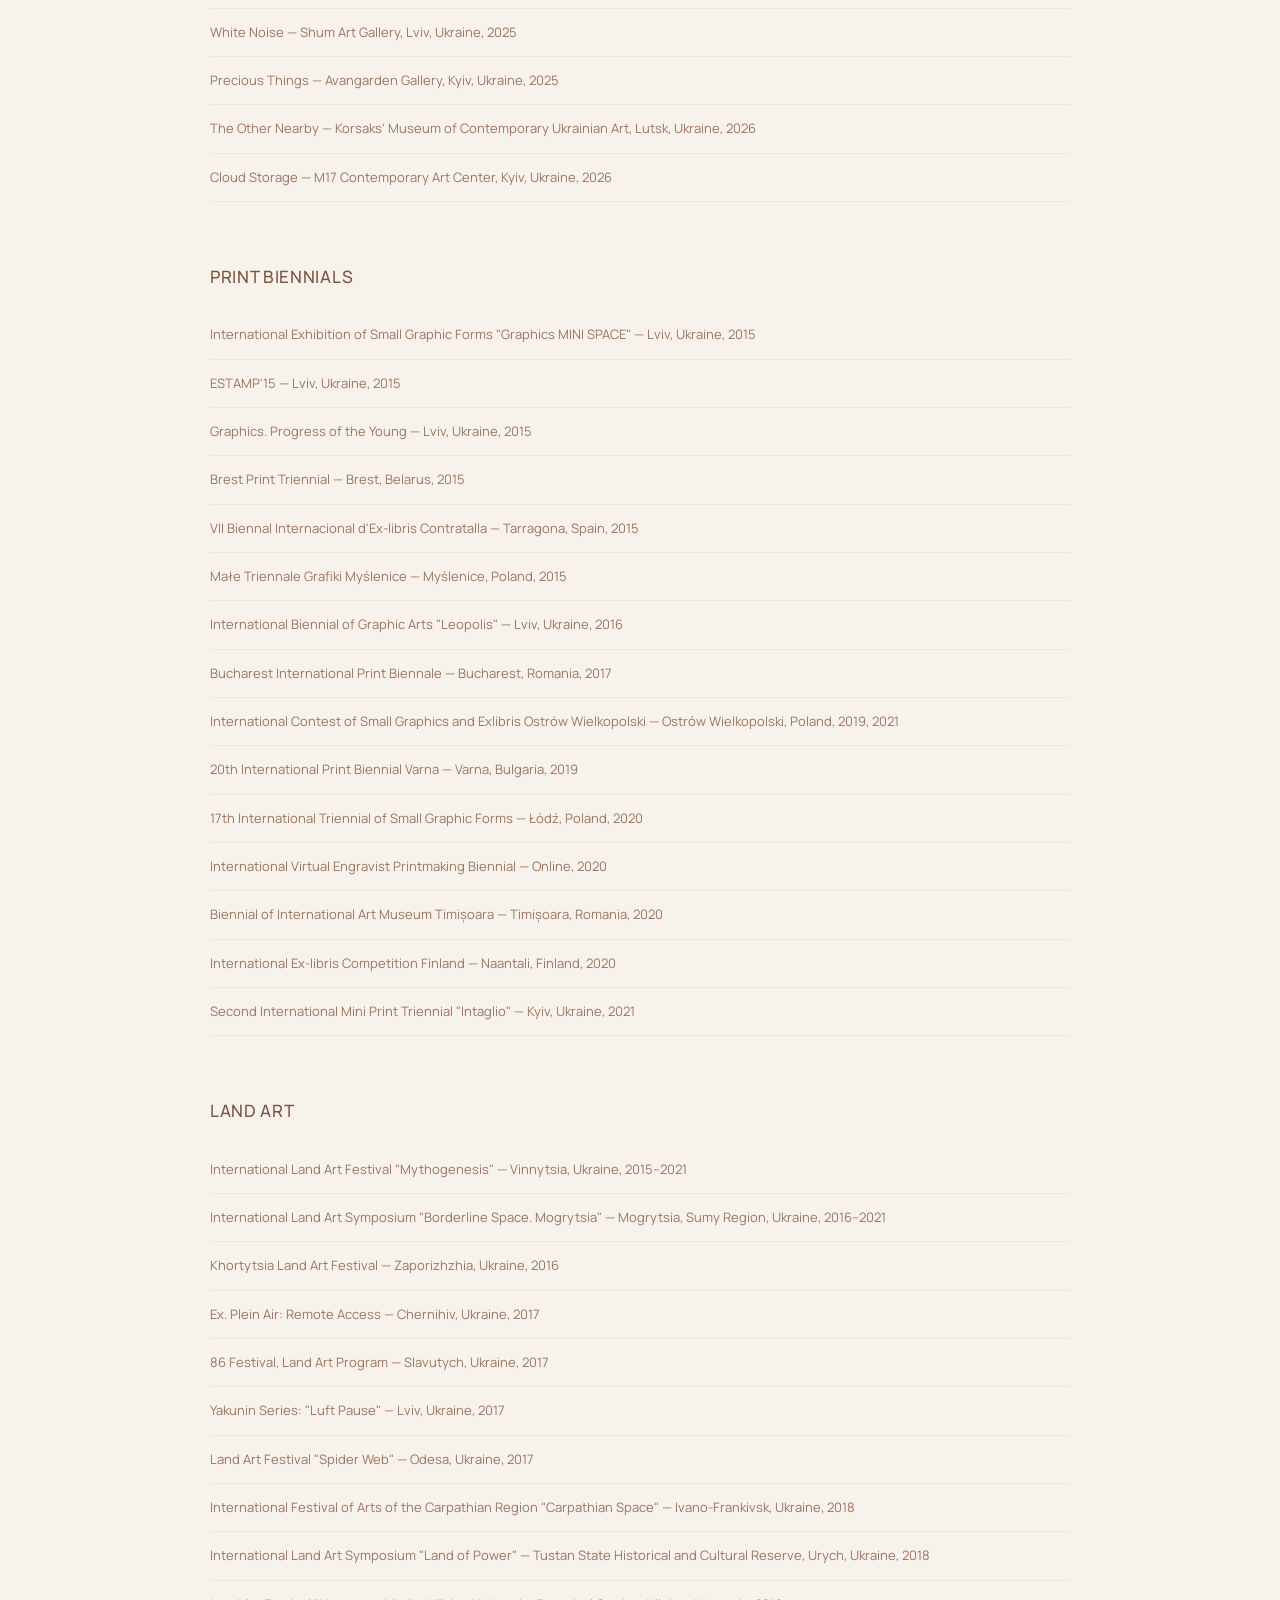
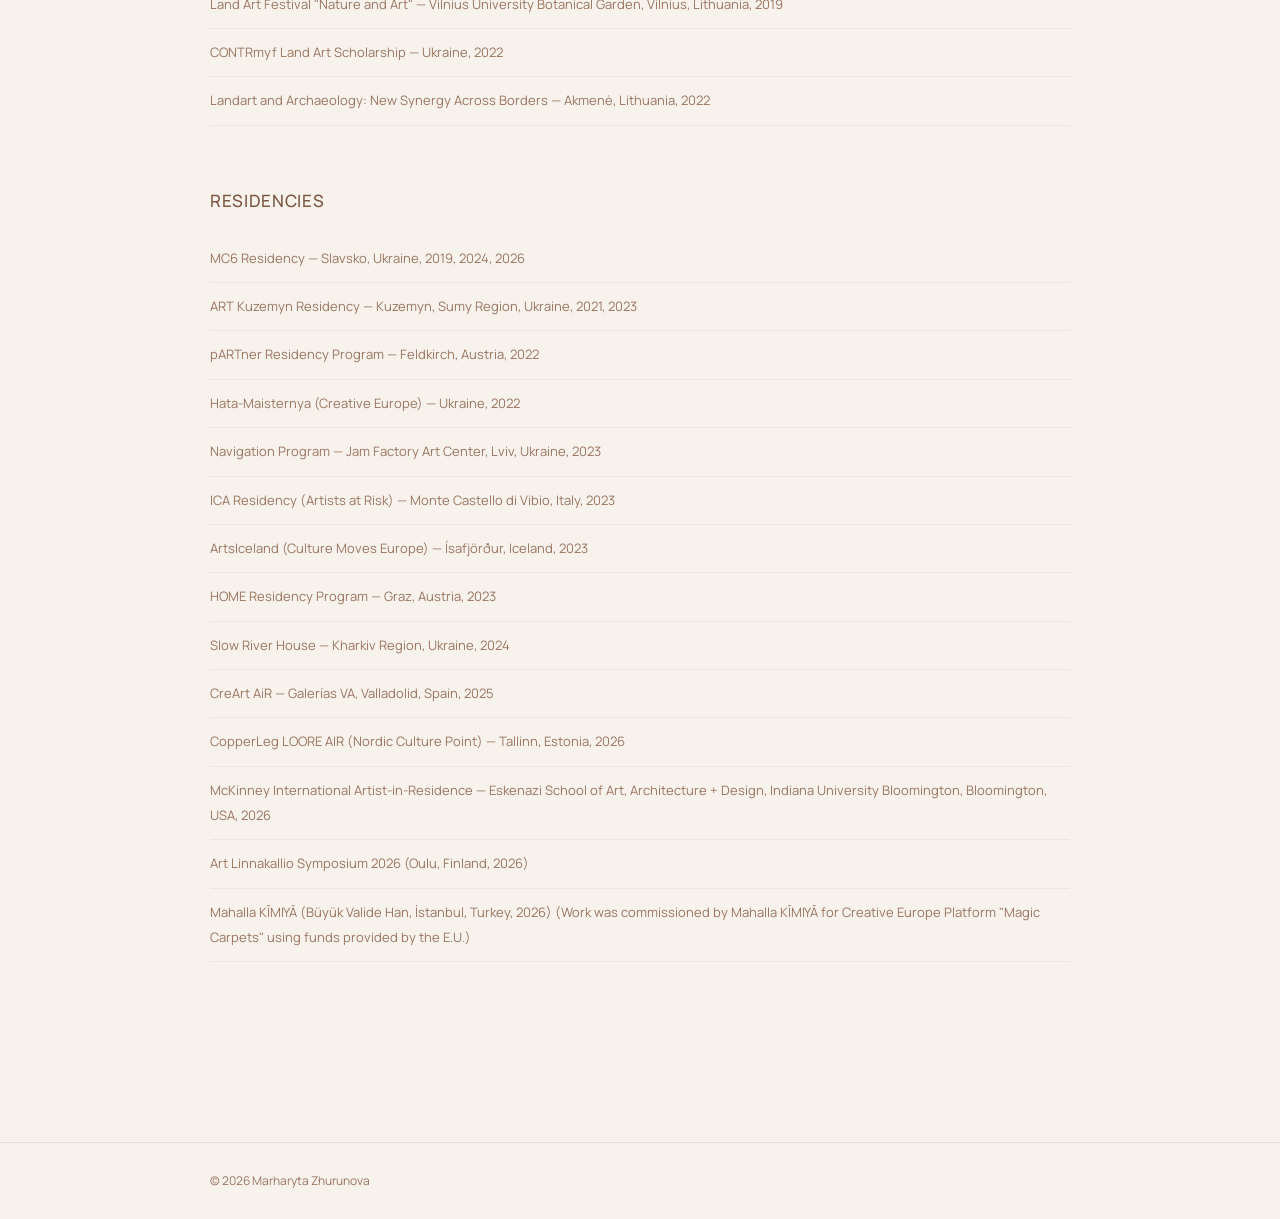
==== commit 77a5adcb: "Add events to cv.html for 2026" ====
--- a/cv.html
+++ b/cv.html
@@ -233,6 +233,11 @@
   
 <li>McKinney International Artist-in-Residence — Eskenazi School of Art, Architecture + Design, Indiana University Bloomington, Bloomington, USA, 2026</li>
 
+<li>Art Linnakallio Symposium 2026 (Oulu, Finland, 2026)</li>
+    
+<li>Mahalla KĪMIYĀ (Büyük Valide Han, İstanbul, Turkey, 2026) (Work was commissioned by Mahalla KĪMIYĀ for Creative Europe Platform "Magic Carpets" using funds provided by the E.U.)</li>
+
+
 </ul>
 
 </div>
--- a/assets/css/style.css
+++ b/assets/css/style.css
@@ -1734,3 +1734,309 @@
     }
 
 }
+
+/* ===========================================================
+   CV — SAME STYLE AS BOHDAN'S CV
+=========================================================== */
+
+.cv{
+
+    padding:70px 0 90px;
+
+}
+
+.cv .container{
+
+    max-width:860px;
+
+}
+
+.cv h1{
+
+    margin-bottom:50px;
+
+}
+
+
+/* CV sections */
+
+.cv-section{
+
+    max-width:560px;
+    margin:0 auto 56px;
+
+}
+
+.cv-section h2{
+
+    font-size:16px;
+    line-height:1.4;
+
+    margin-bottom:26px;
+
+}
+
+
+/* Lists */
+
+.cv-section ul{
+
+    list-style:disc;
+
+    padding-left:18px;
+
+    margin:0;
+
+}
+
+.cv-section li{
+
+    margin-bottom:10px;
+
+    padding:0;
+
+    border:none;
+
+    color:var(--text-light);
+
+    line-height:1.8;
+
+}
+
+
+/* Education / other entries */
+
+.cv-section li:last-child{
+
+    margin-bottom:0;
+
+}
+
+
+/* If CV has plain paragraphs */
+
+.cv-section p{
+
+    margin-bottom:12px;
+
+}
+
+
+/* Mobile */
+
+@media (max-width:640px){
+
+    .cv-section{
+
+        max-width:100%;
+
+    }
+
+}
+
+/* ===========================================================
+   WORKS — GLIGHTBOX DESCRIPTION
+=========================================================== */
+
+/* Source descriptions are hidden on the page */
+.glightbox-desc {
+    display: none !important;
+}
+
+/* Hide GLightbox title completely */
+.gslide-title {
+    display: none !important;
+}
+
+/* Description panel */
+.gslide-description {
+    display: block !important;
+    background: rgba(0, 0, 0, 0.72) !important;
+    color: #fff !important;
+    padding: 14px 20px !important;
+    box-sizing: border-box !important;
+    margin: 0 auto !important;
+    font-family: "Manrope", sans-serif !important;
+    font-size: 12px !important;
+    line-height: 1.5 !important;
+}
+
+/* Text inside description */
+.gslide-description p {
+    margin: 2px 0 !important;
+    color: rgba(255,255,255,0.85) !important;
+}
+
+/* Link */
+.gslide-description a {
+    color: #fff !important;
+    text-decoration: underline !important;
+}
+
+/* Make description width equal to image width */
+.gslide-inner-content {
+    display: flex !important;
+    flex-direction: column !important;
+}
+
+.gslide-media {
+    margin-bottom: 0 !important;
+}
+
+.gslide-description {
+    width: 100% !important;
+}
+
+
+/* ===========================================================
+   ARTIST PHOTOS
+=========================================================== */
+
+.artist-photos {
+    display: grid;
+    grid-template-columns: repeat(3, 1fr);
+    gap: 18px;
+    margin-top: 70px;
+    margin-bottom: 90px;
+}
+
+.artist-photos img {
+    display: block;
+    width: 100%;
+    height: auto;
+    object-fit: cover;
+}
+
+
+/* MOBILE */
+
+@media (max-width: 700px) {
+
+    .artist-photos {
+        grid-template-columns: 1fr;
+        gap: 16px;
+        margin-top: 50px;
+        margin-bottom: 60px;
+    }
+
+}
+
+/* ===========================================================
+   PROJECTS 2+
+   GALLERY — UNIFORM HORIZONTAL GRID
+=========================================================== */
+
+.project-gallery {
+    display: grid;
+    grid-template-columns: repeat(2, minmax(0, 1fr));
+    gap: 18px;
+
+    width: 82%;
+    max-width: 760px;
+
+    margin: 55px auto 90px;
+}
+
+
+/* Кожне фото — однакова горизонтальна комірка */
+
+.project-gallery a {
+    display: block;
+    width: 100%;
+    aspect-ratio: 4 / 3;
+
+    overflow: hidden;
+
+    margin: 0;
+    padding: 0;
+}
+
+
+/* Усі прев'ю однакового розміру */
+
+.project-gallery img {
+    display: block;
+
+    width: 100%;
+    height: 100%;
+
+    margin: 0;
+    padding: 0;
+
+    object-fit: cover;
+
+    cursor: pointer;
+
+    transition: opacity 0.25s ease;
+}
+
+.project-gallery img:hover {
+    opacity: 0.88;
+}
+
+
+/* ===========================================================
+   PROJECT COVER
+=========================================================== */
+
+.project-cover {
+    display: block;
+
+    width: auto;
+    max-width: 650px;
+    max-height: 650px;
+
+    height: auto;
+
+    margin: 50px auto 45px;
+
+    object-fit: contain;
+}
+
+
+/* ===========================================================
+   TABLET
+=========================================================== */
+
+@media (max-width: 900px) {
+
+    .project-gallery {
+        width: 90%;
+        gap: 14px;
+    }
+
+    .project-cover {
+        max-width: 600px;
+        max-height: 600px;
+    }
+}
+
+
+/* ===========================================================
+   MOBILE
+=========================================================== */
+
+@media (max-width: 600px) {
+
+    .project-gallery {
+        width: 100%;
+        grid-template-columns: 1fr;
+        gap: 14px;
+
+        margin-top: 40px;
+        margin-bottom: 60px;
+    }
+
+    .project-gallery a {
+        aspect-ratio: 4 / 3;
+    }
+
+    .project-cover {
+        width: 100%;
+        max-width: 100%;
+        max-height: none;
+
+        margin-top: 35px;
+        margin-bottom: 35px;
+    }
+}
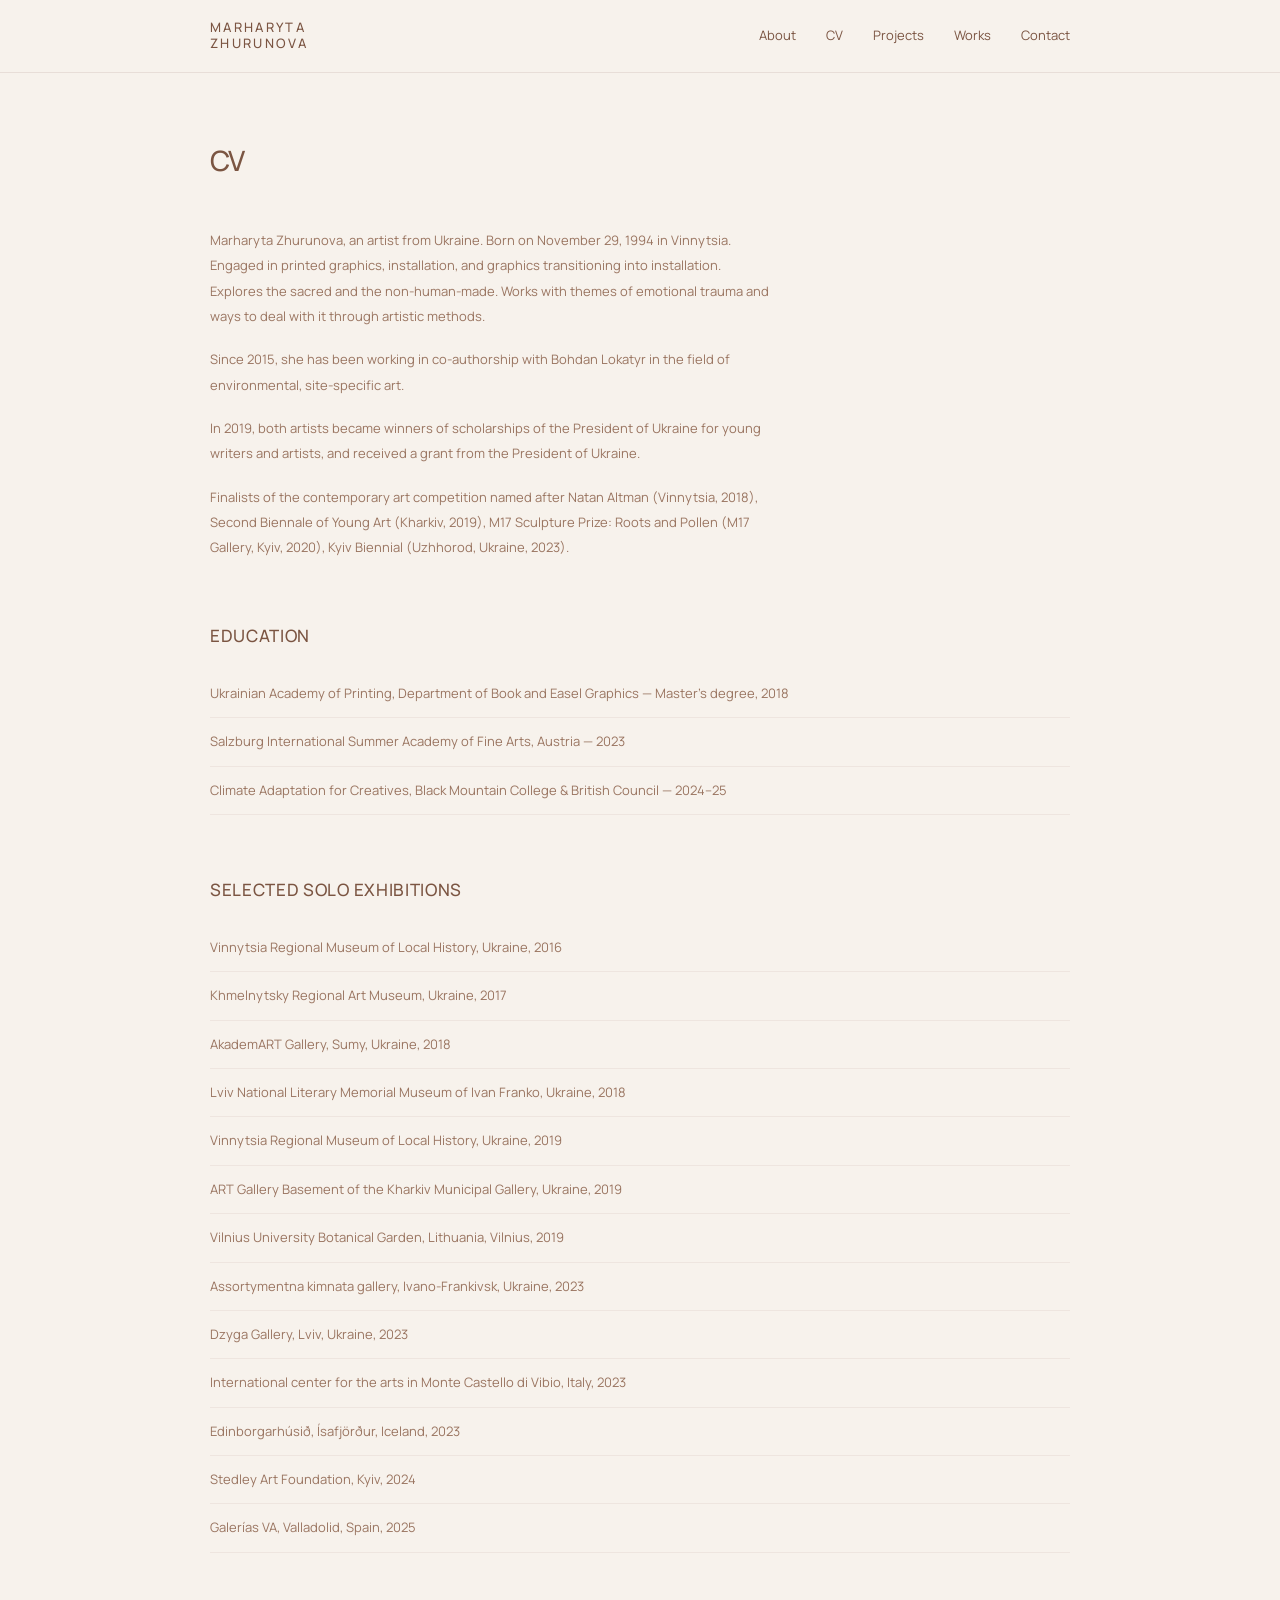
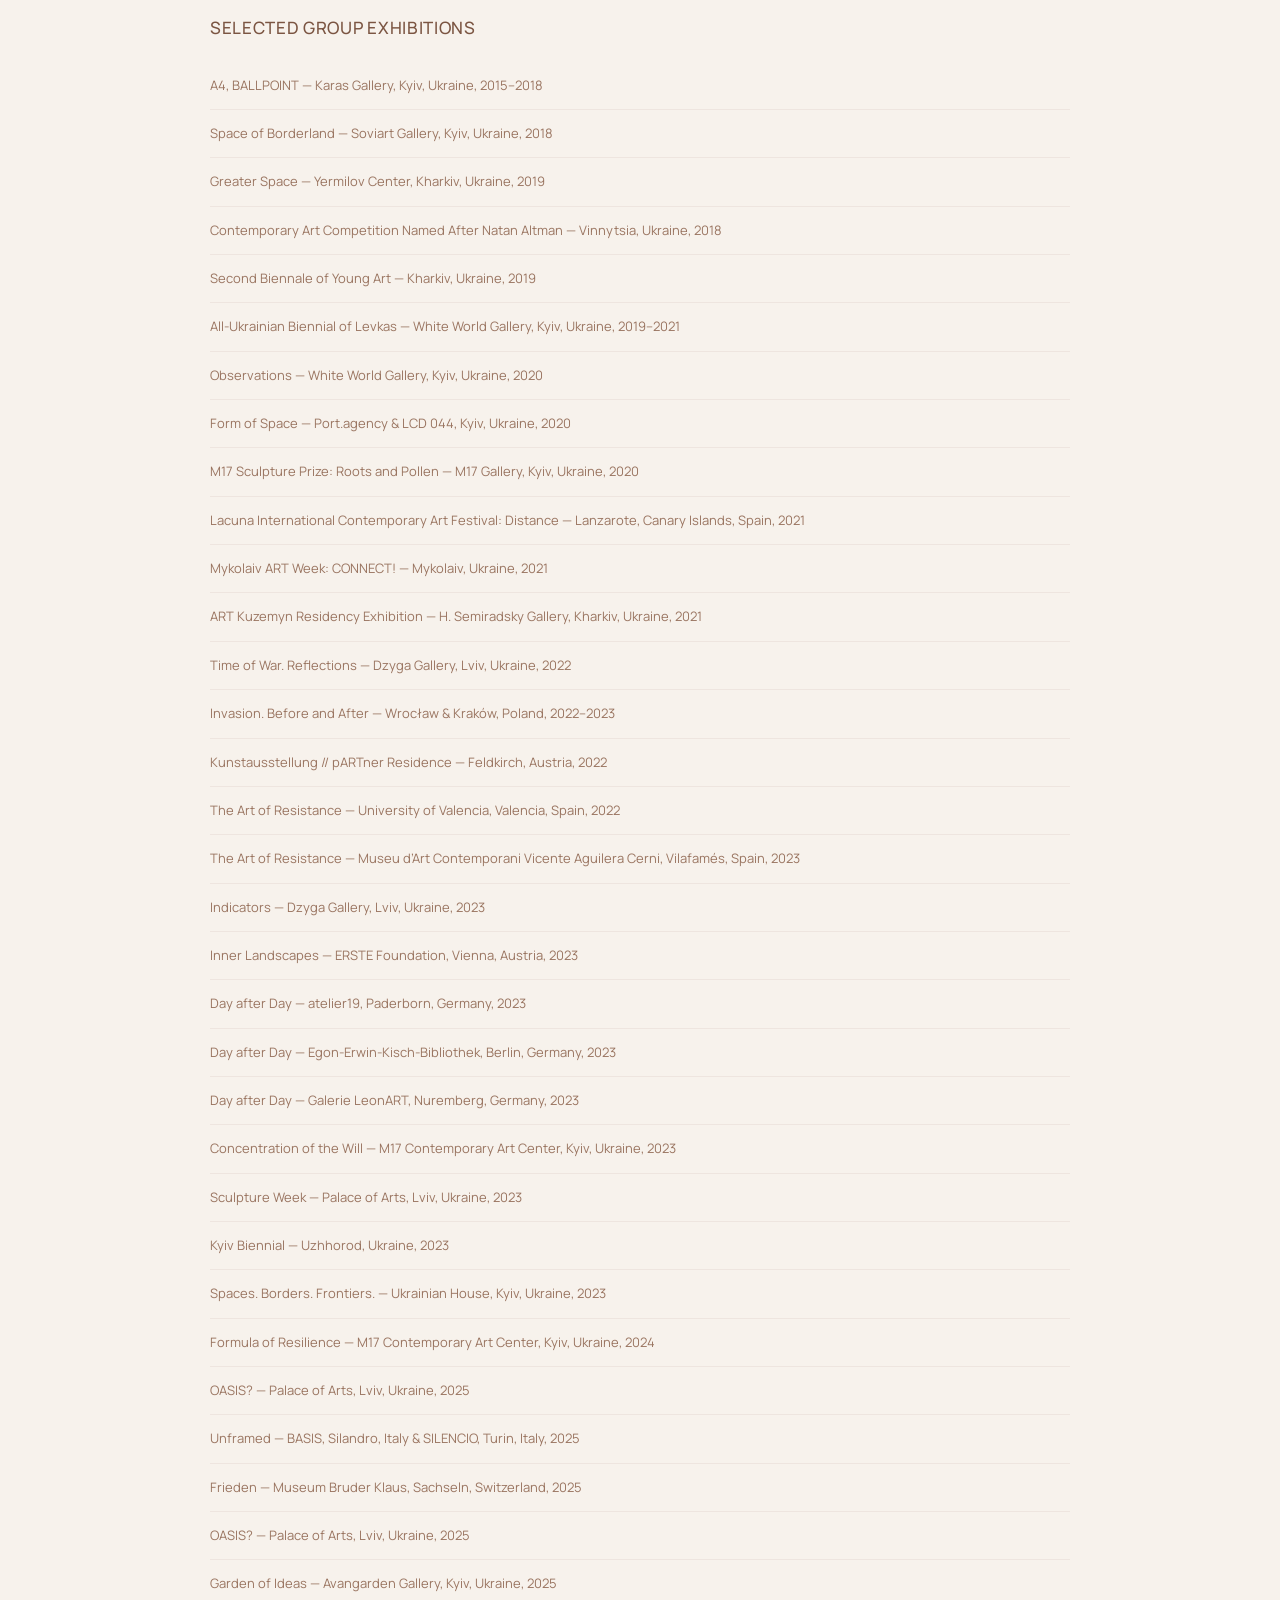
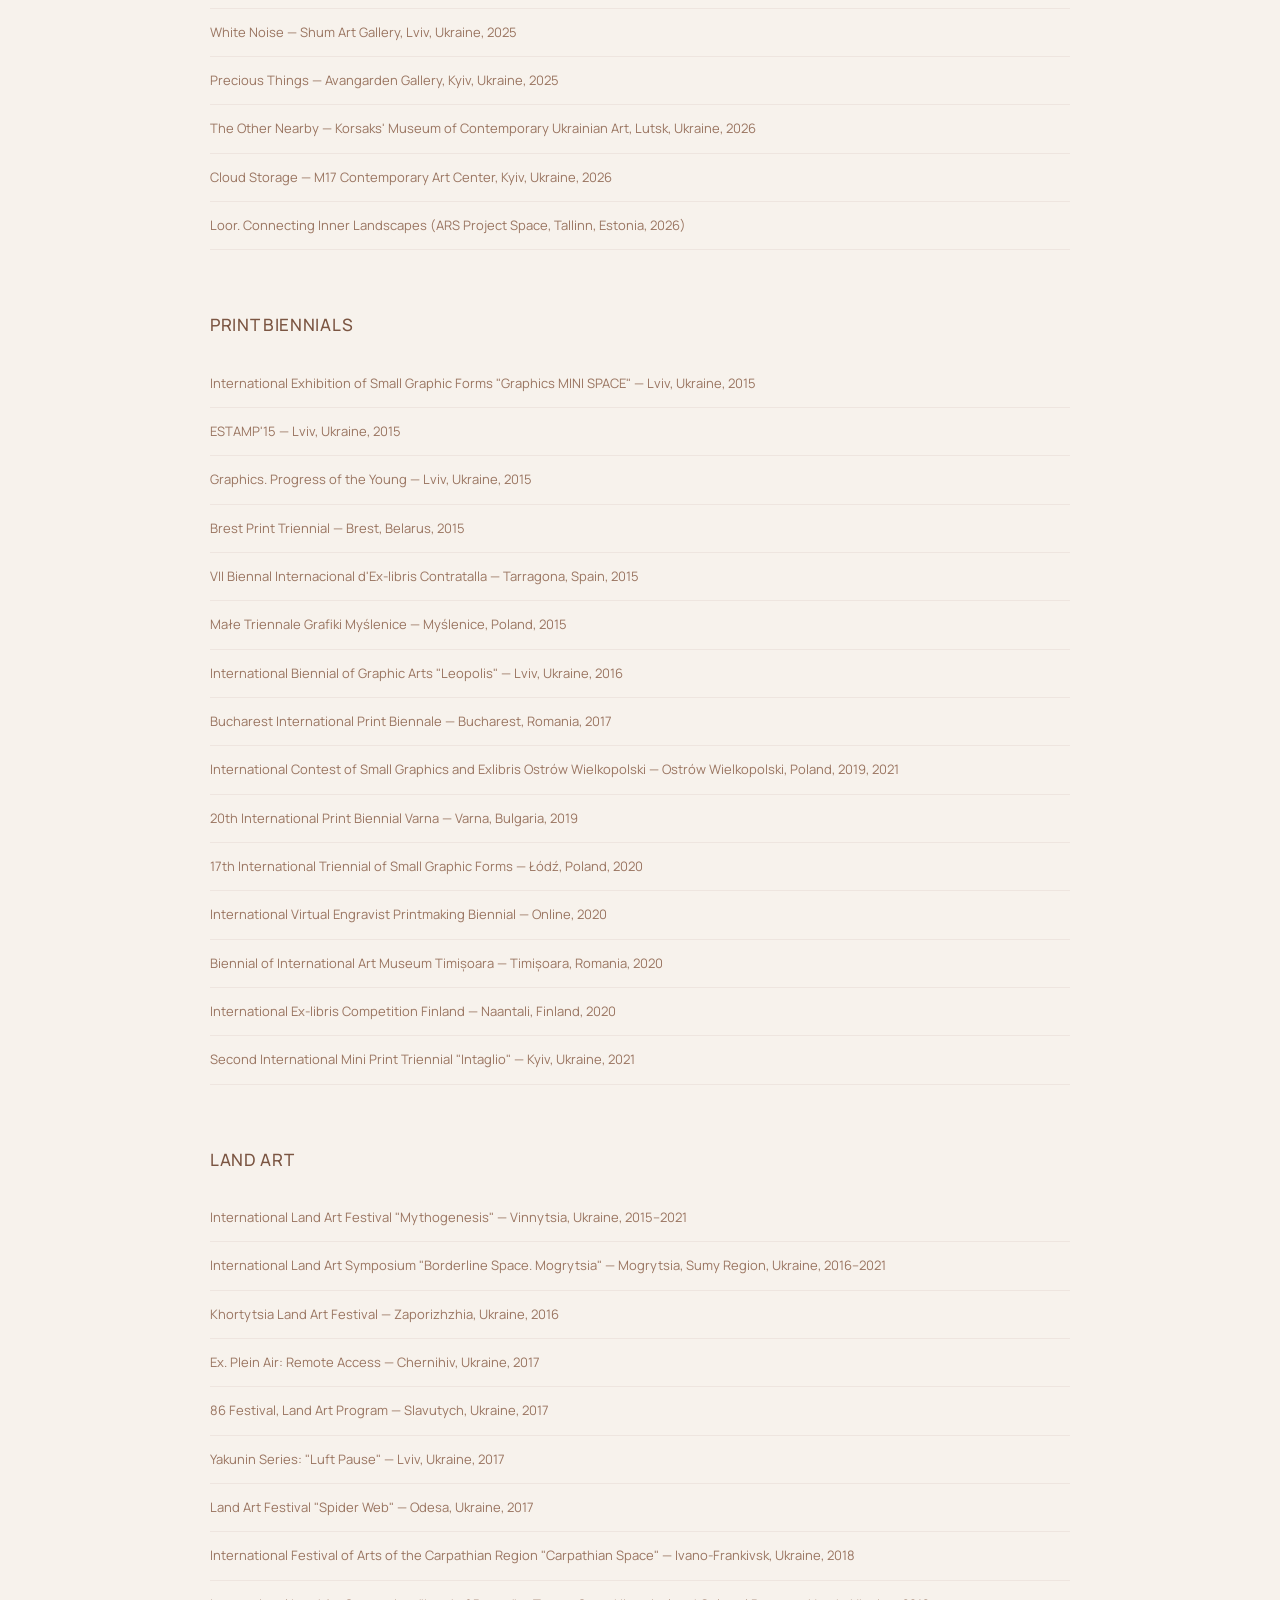
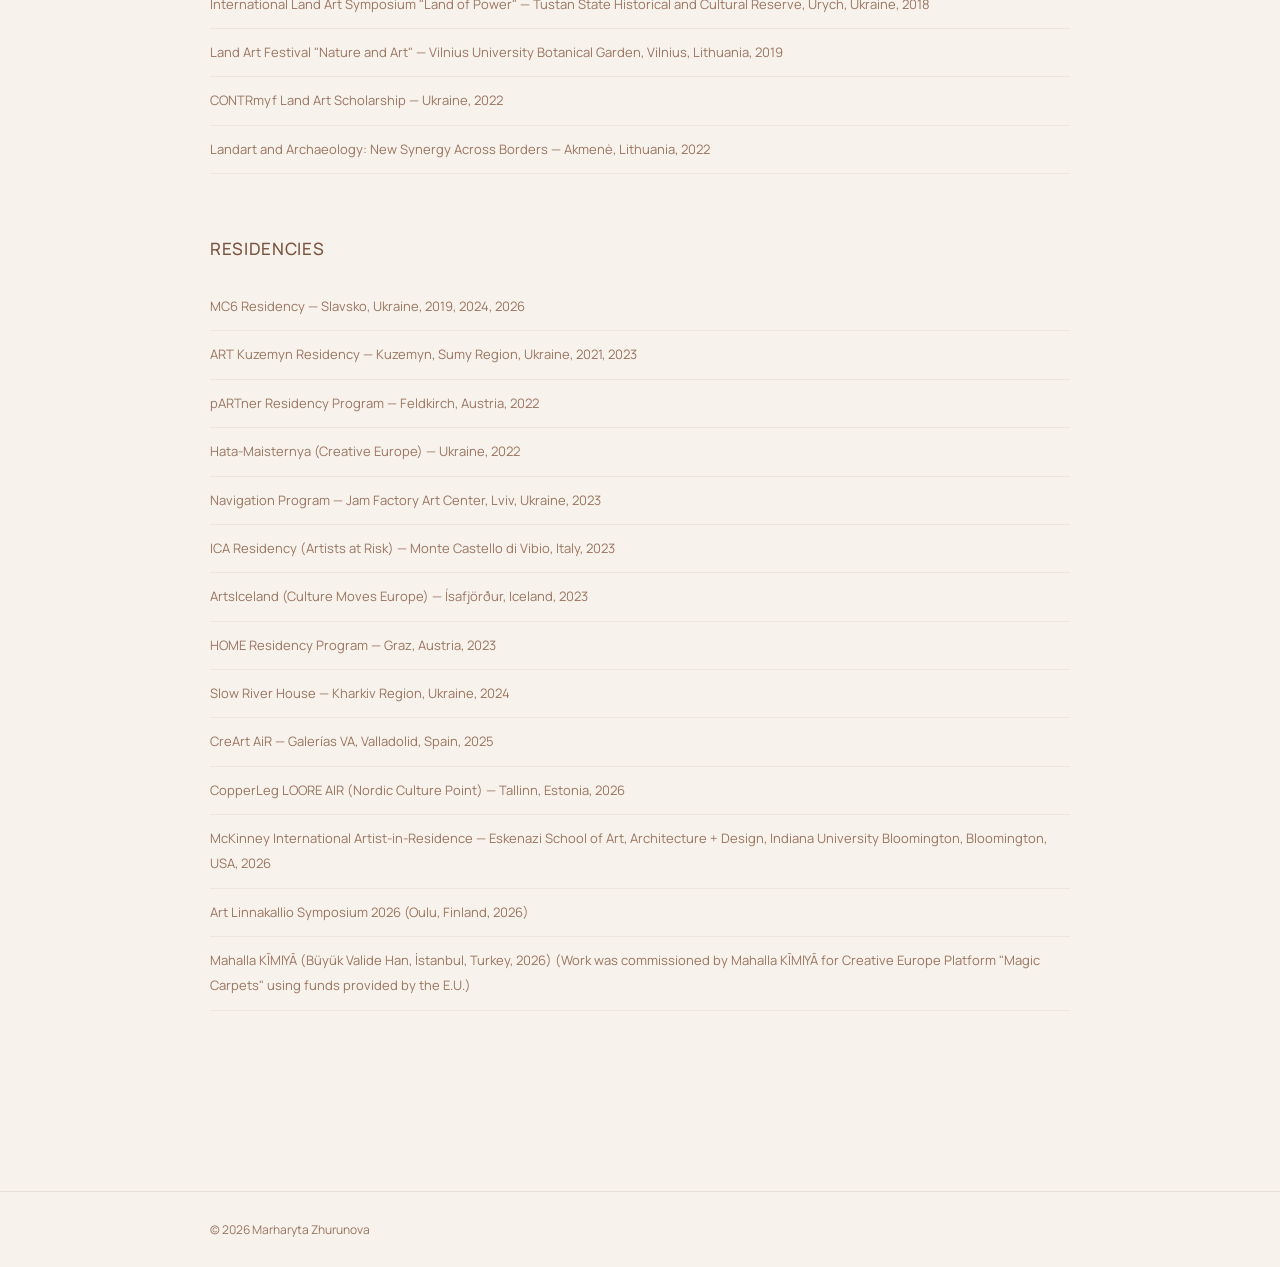
==== commit bbd9bb2c: "Update cv.html" ====
--- a/cv.html
+++ b/cv.html
@@ -155,7 +155,7 @@
 <li>Precious Things — Avangarden Gallery, Kyiv, Ukraine, 2025</li>
 <li>The Other Nearby — Korsaks' Museum of Contemporary Ukrainian Art, Lutsk, Ukraine, 2026</li>
 <li>Cloud Storage — M17 Contemporary Art Center, Kyiv, Ukraine, 2026</li>
-
+<li> Loor. Connecting Inner Landscapes (ARS Project Space, Tallinn, Estonia, 2026)</li
 </ul>
 
 
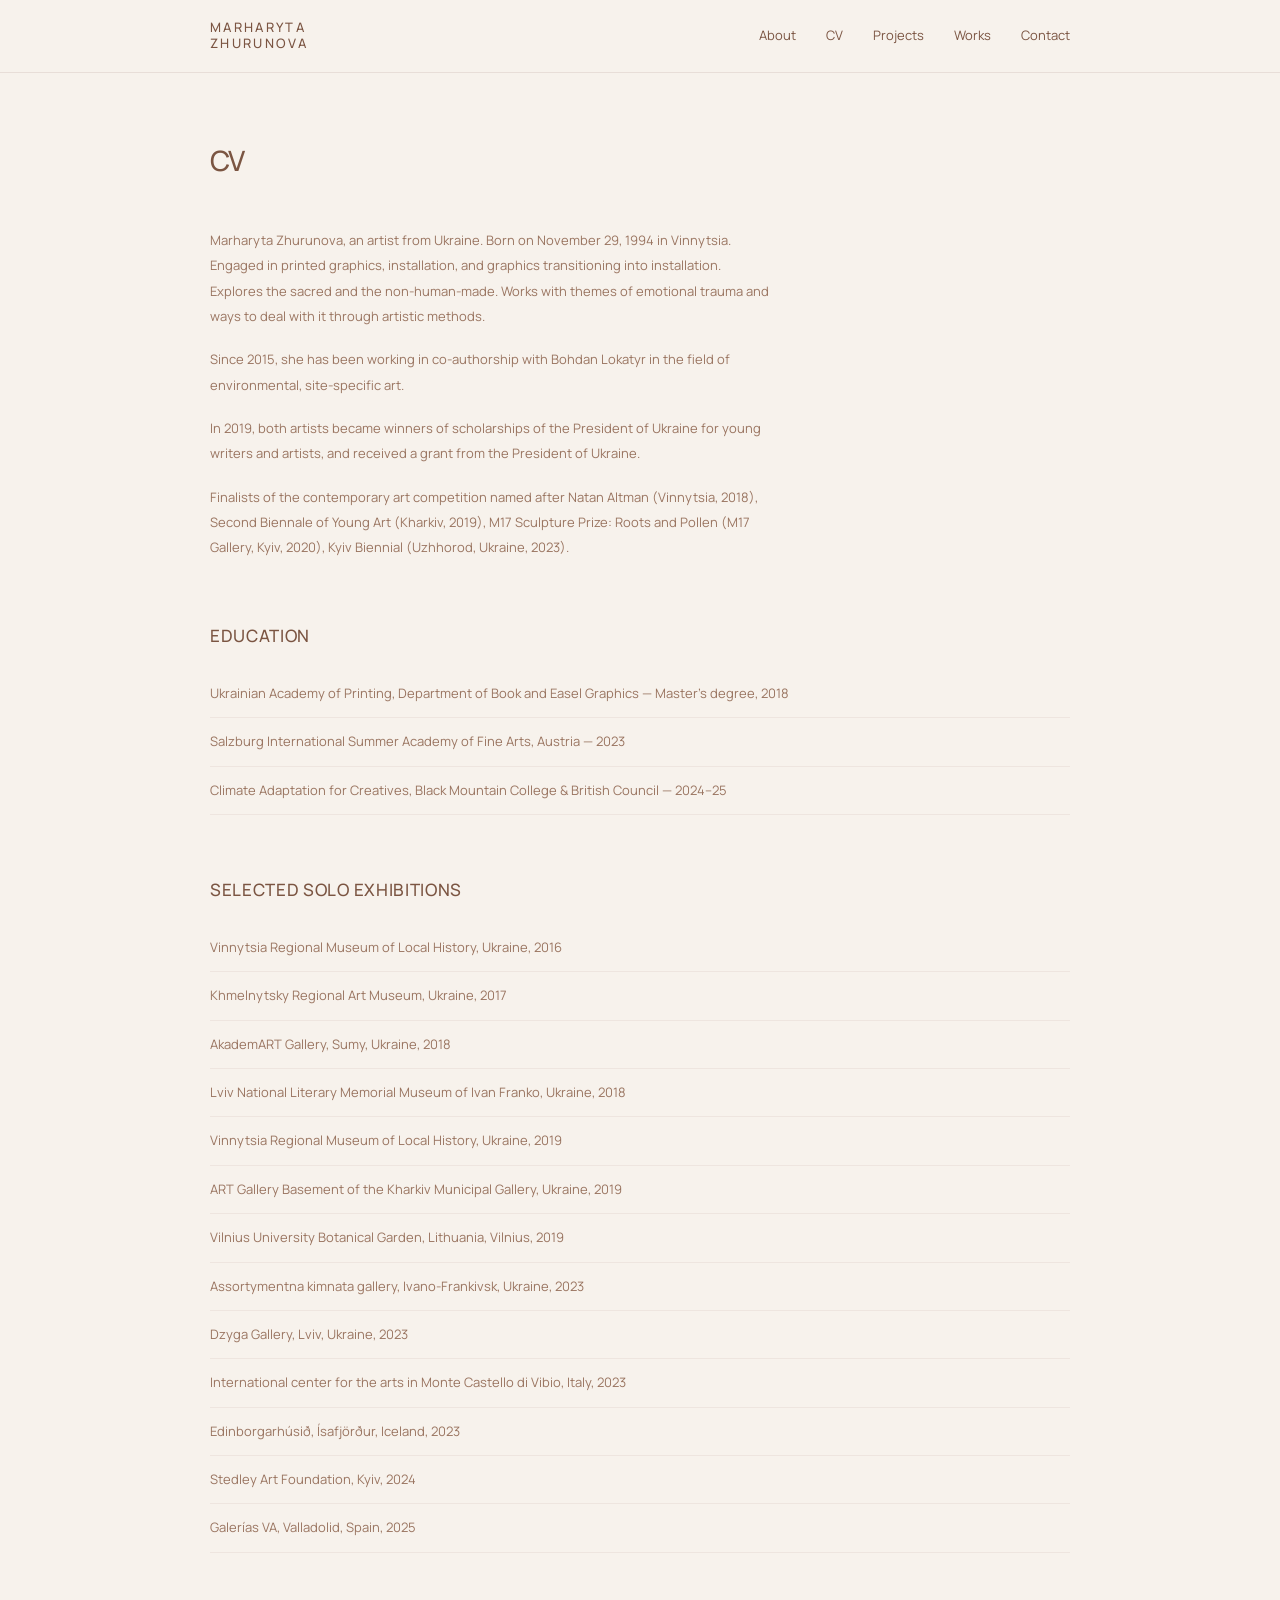
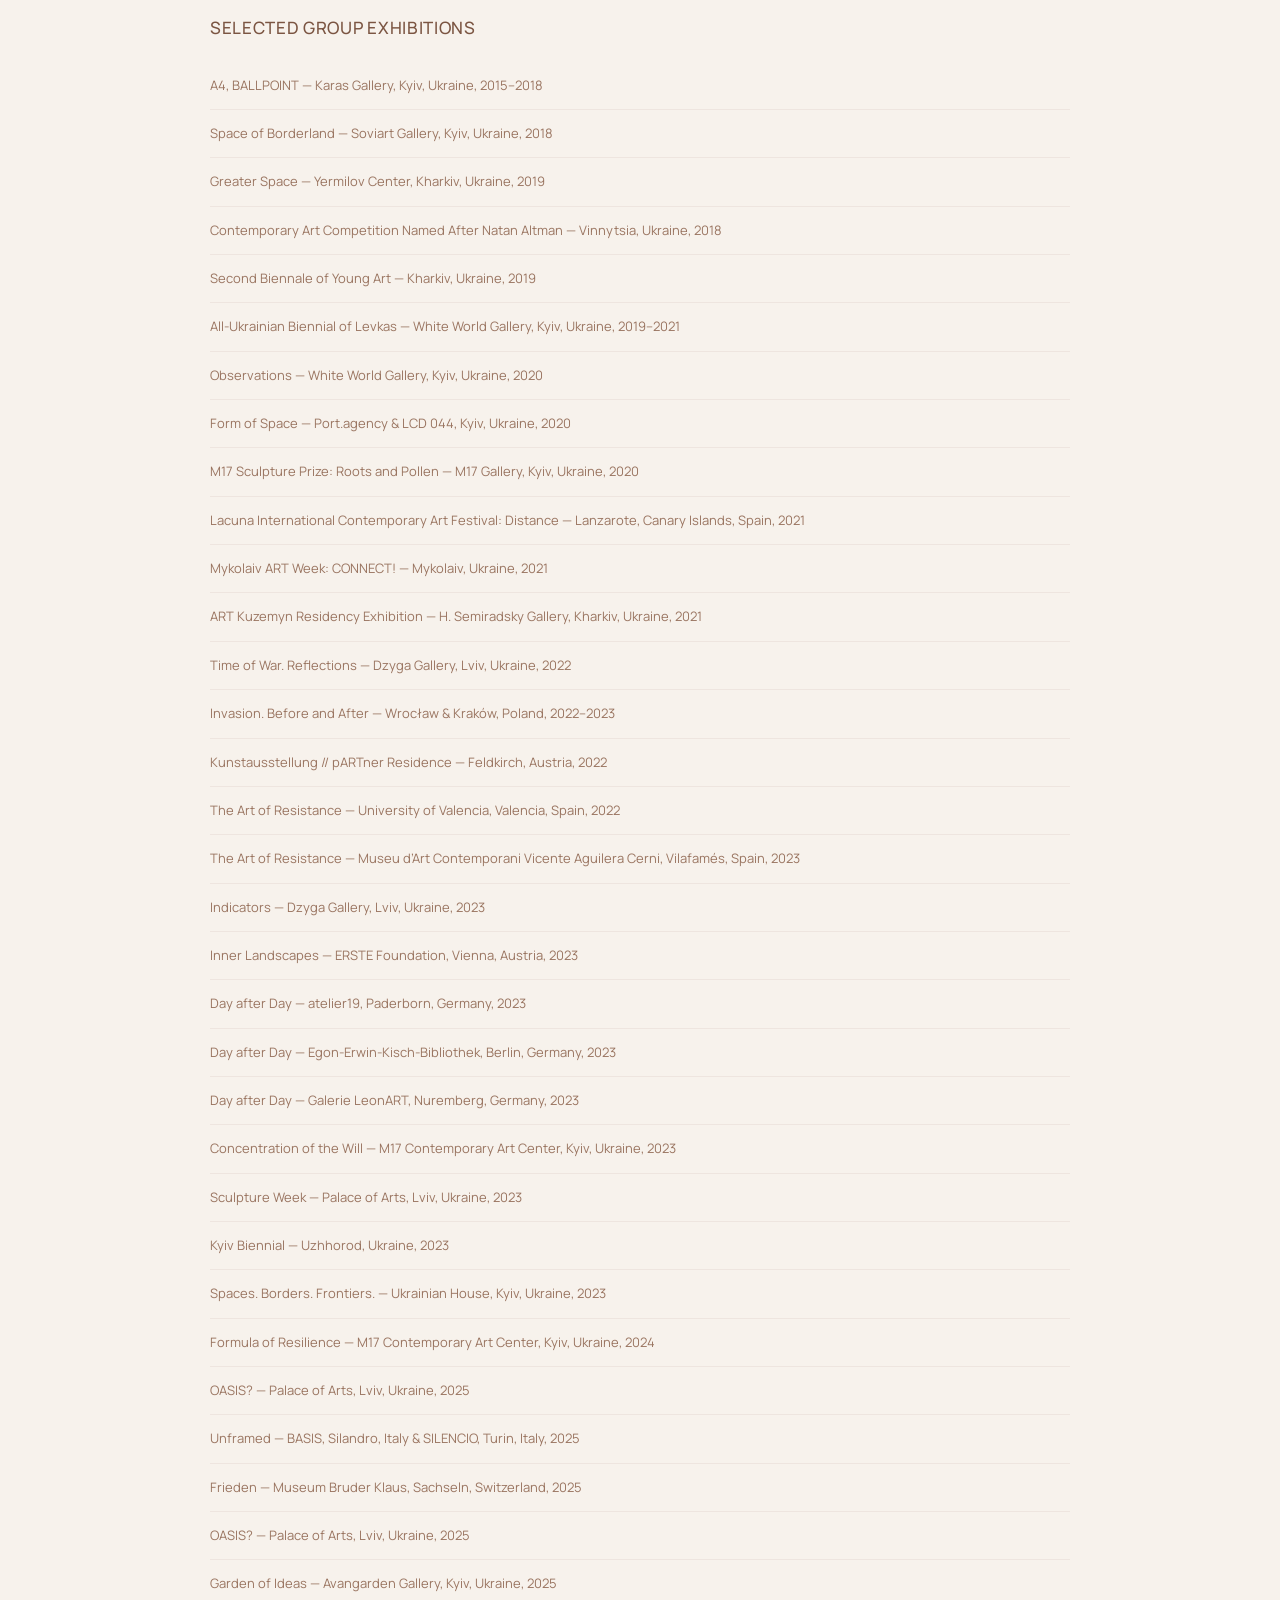
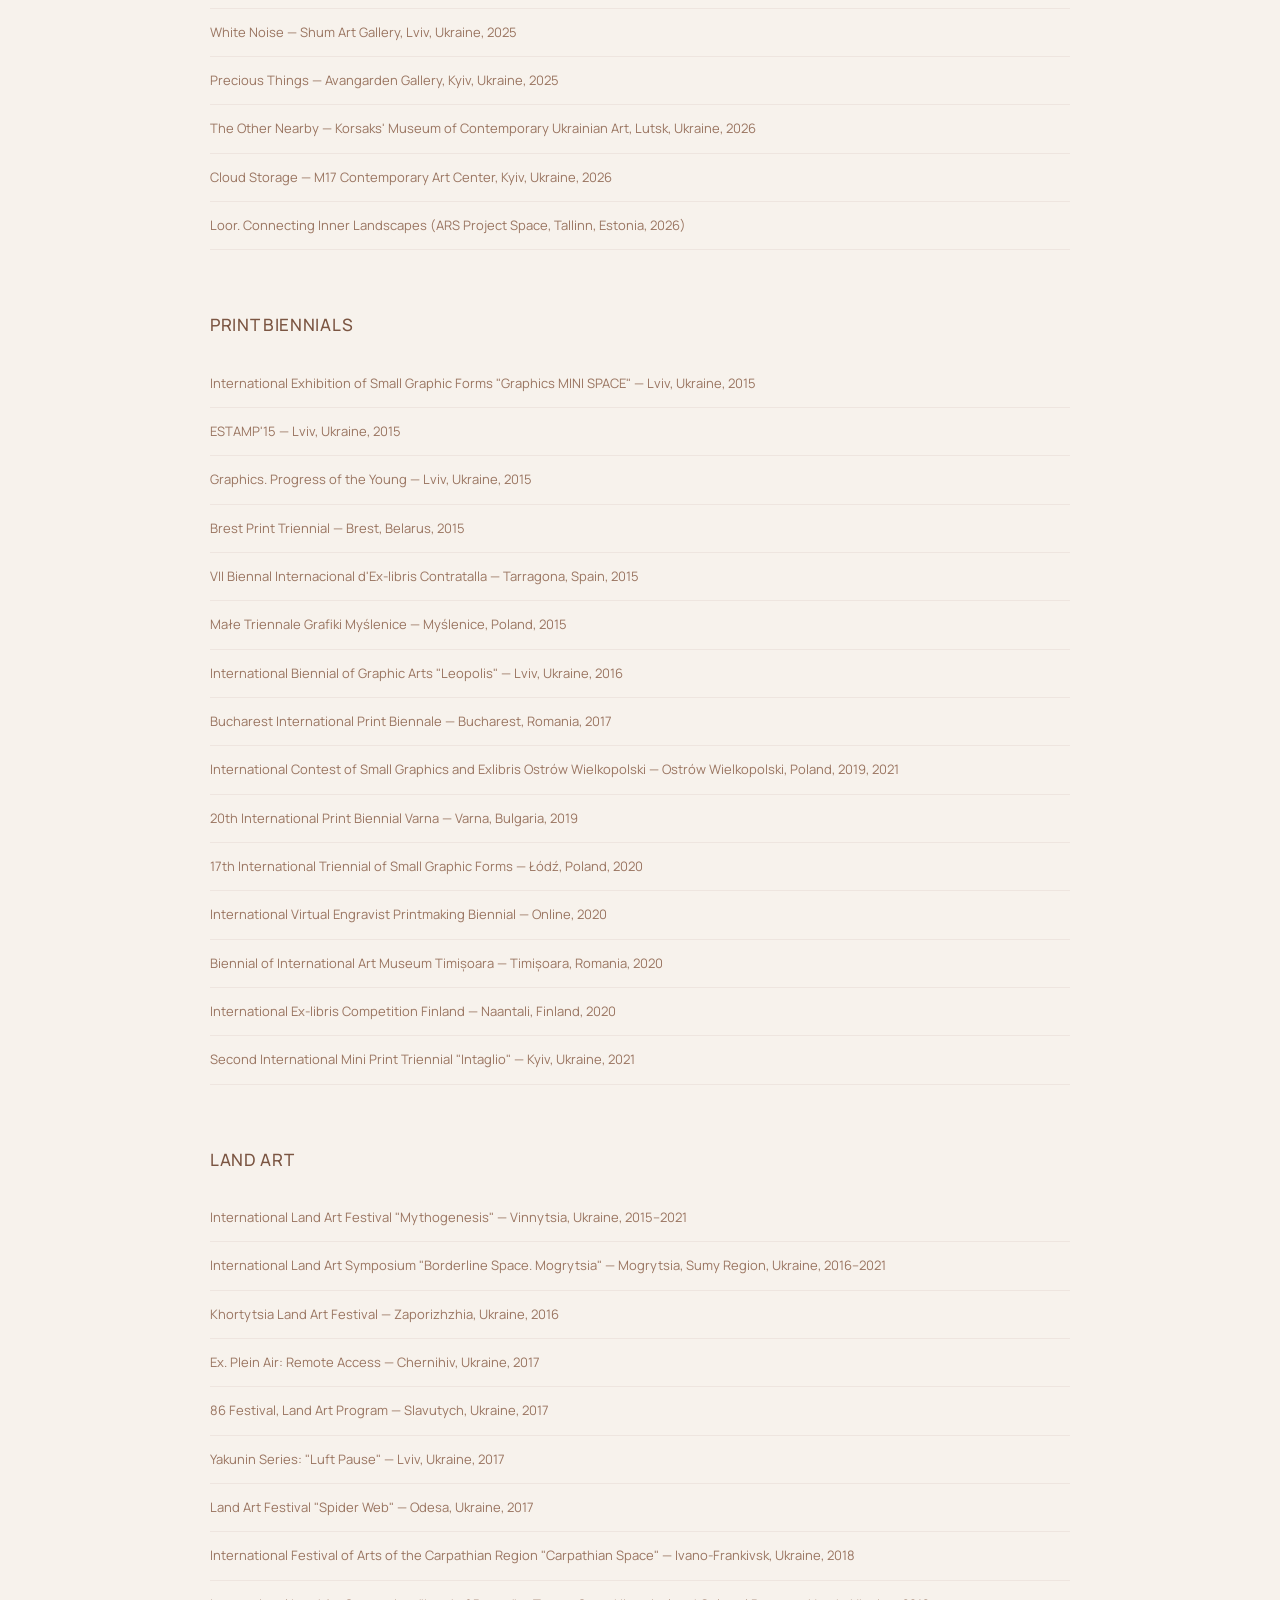
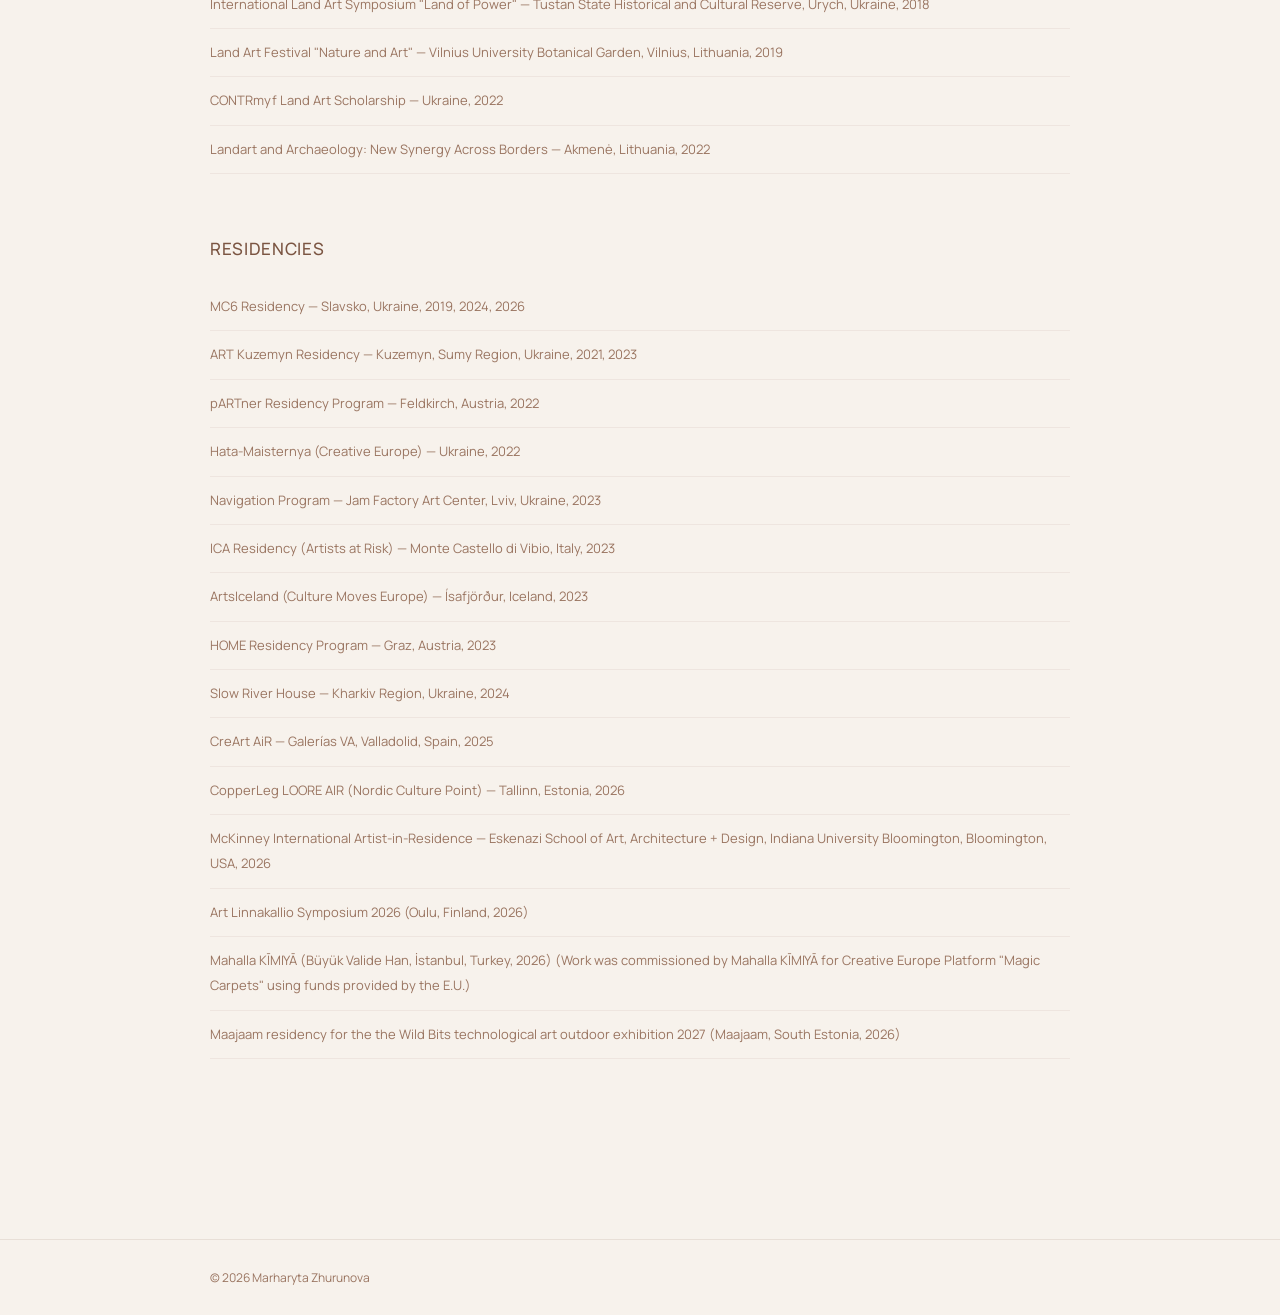
==== commit e957d5bf: "Add Maajaam residency to CV" ====
--- a/cv.html
+++ b/cv.html
@@ -237,6 +237,7 @@
     
 <li>Mahalla KĪMIYĀ (Büyük Valide Han, İstanbul, Turkey, 2026) (Work was commissioned by Mahalla KĪMIYĀ for Creative Europe Platform "Magic Carpets" using funds provided by the E.U.)</li>
 
+ <li>Maajaam residency for the the Wild Bits technological art outdoor exhibition 2027 (Maajaam, South Estonia, 2026)</li>
 
 </ul>
 
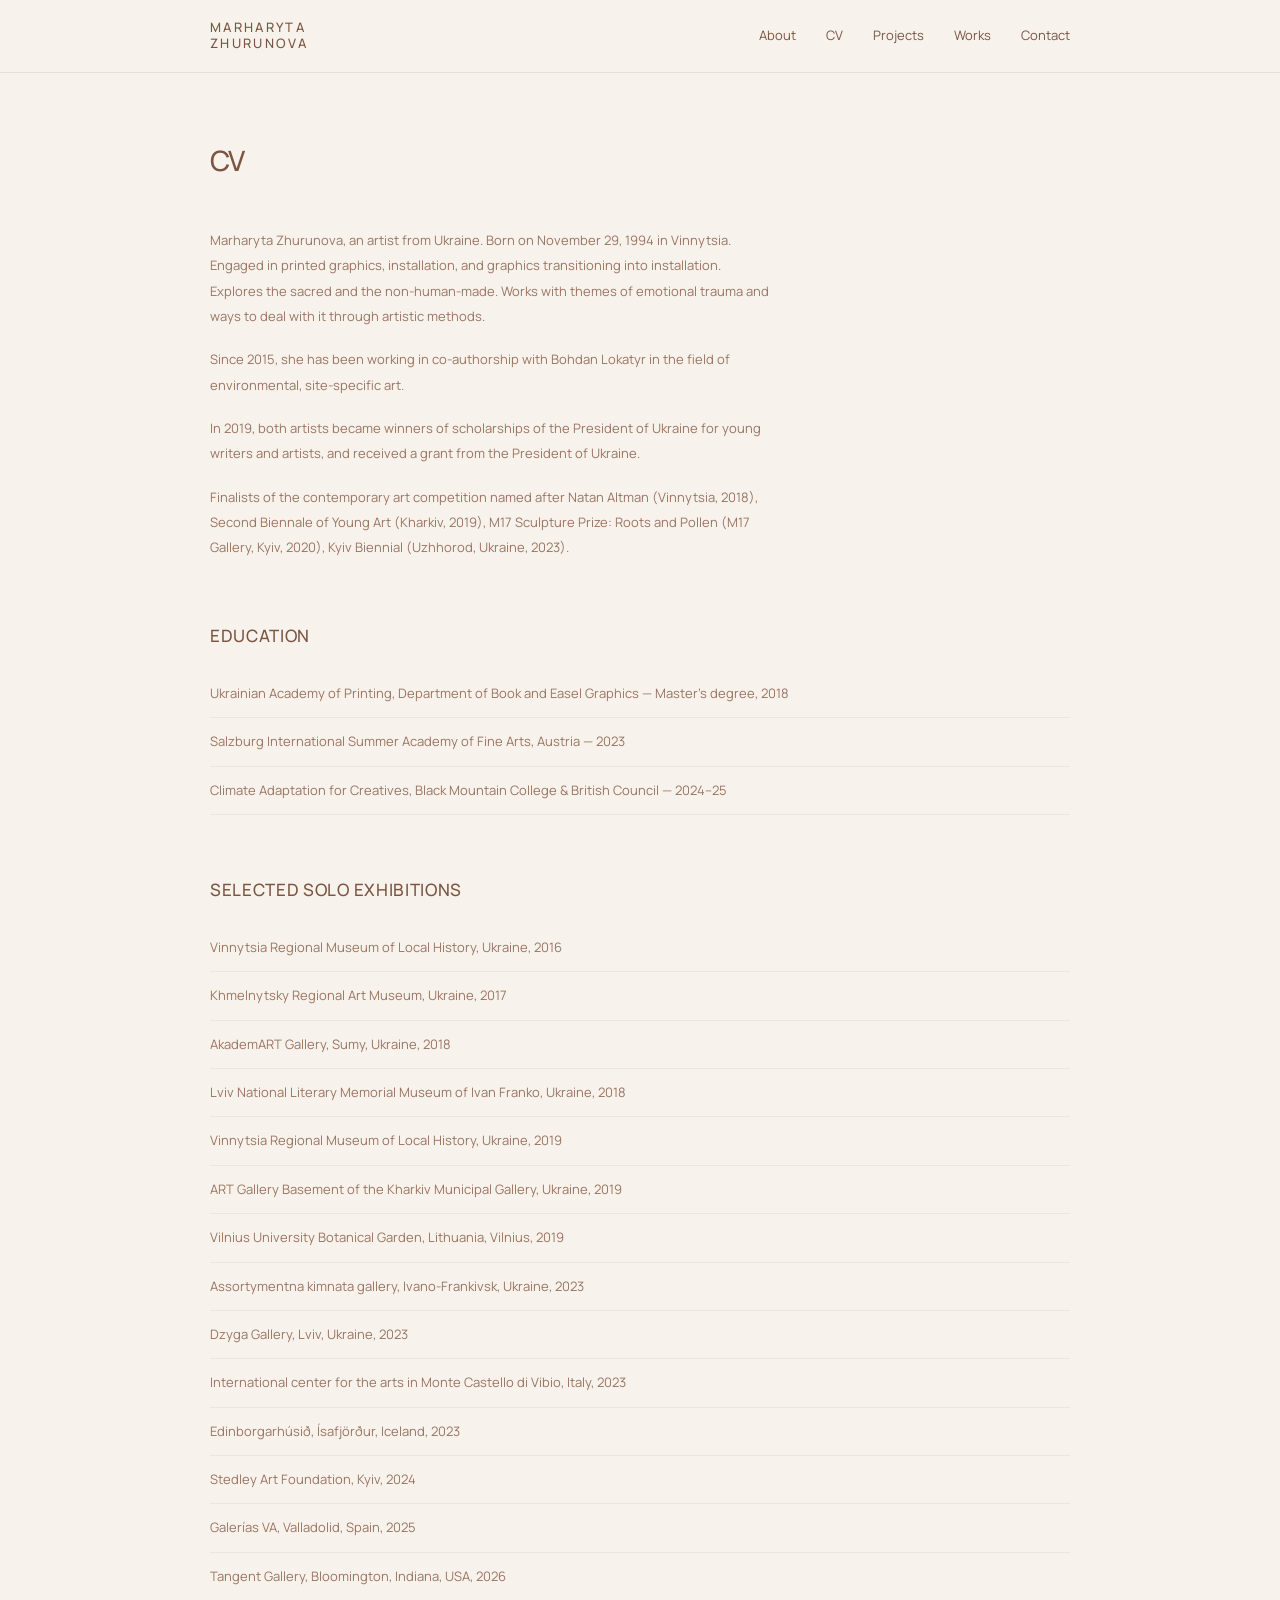
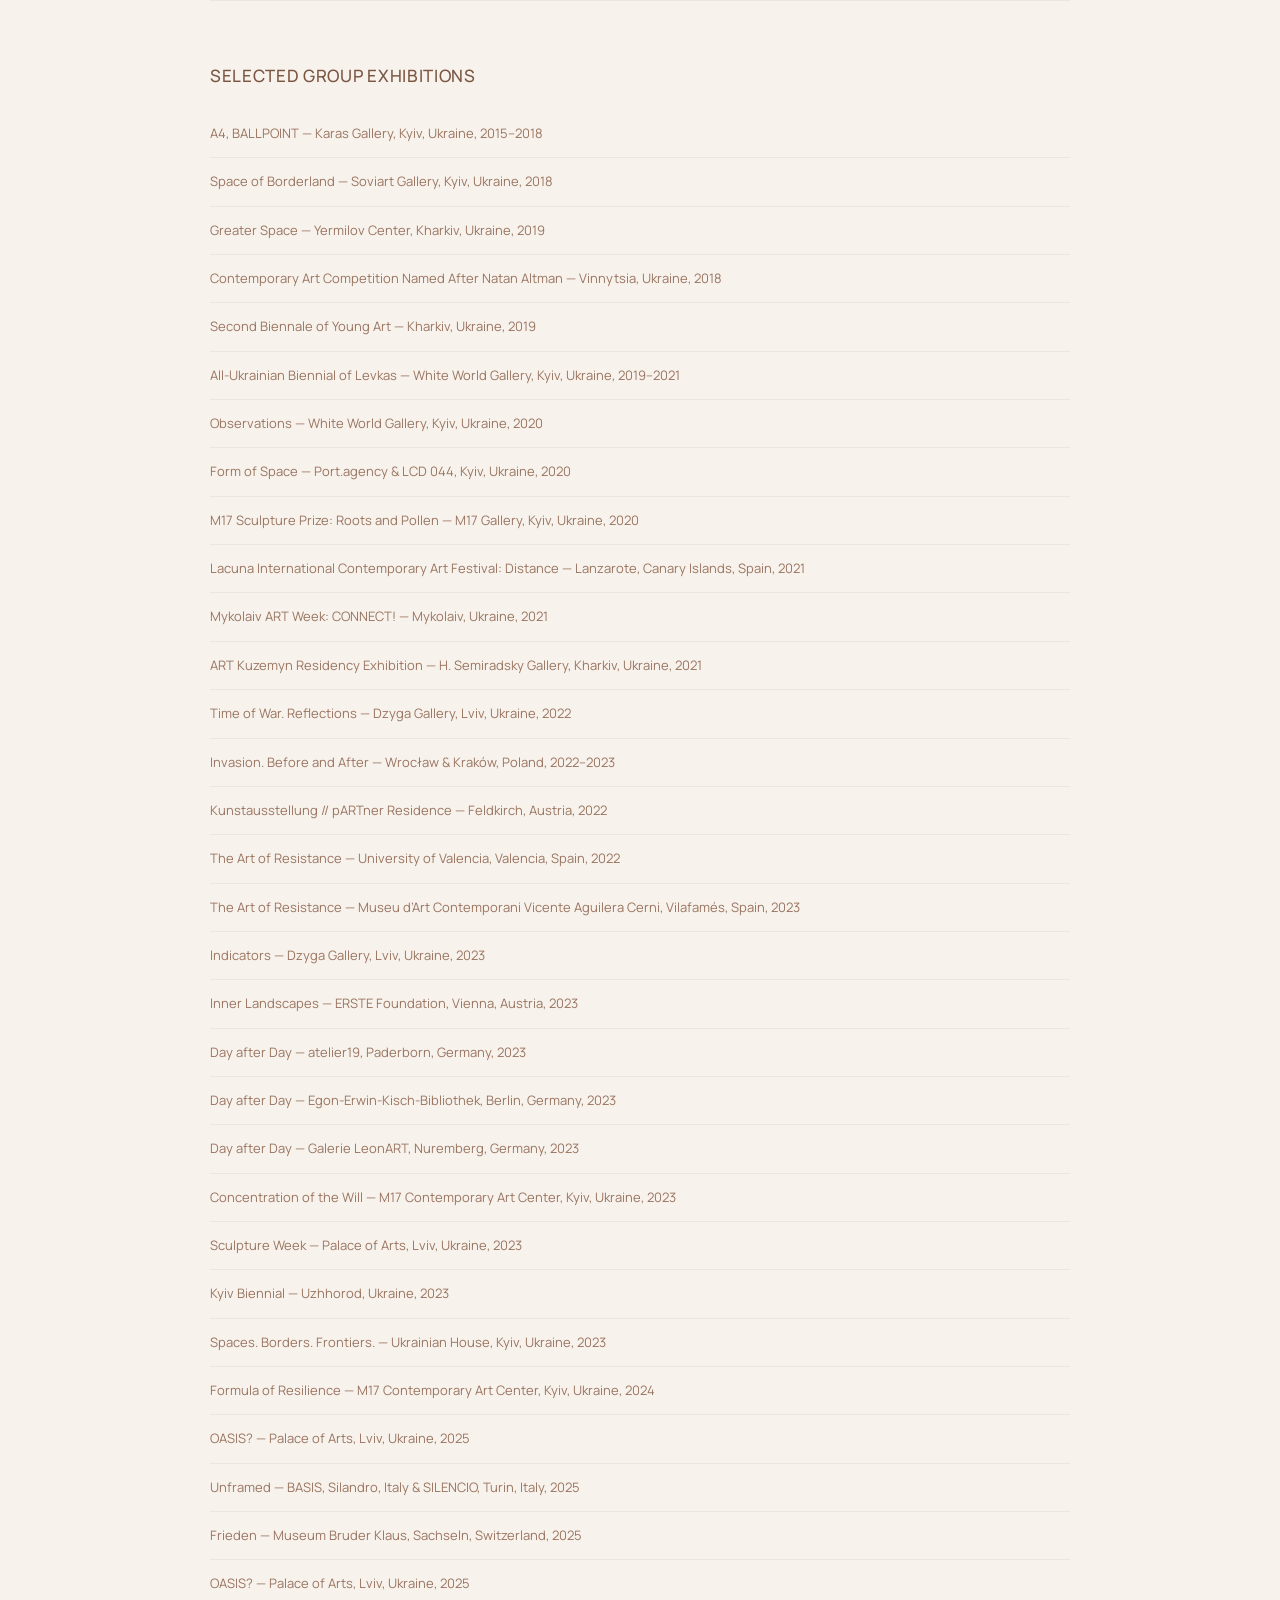
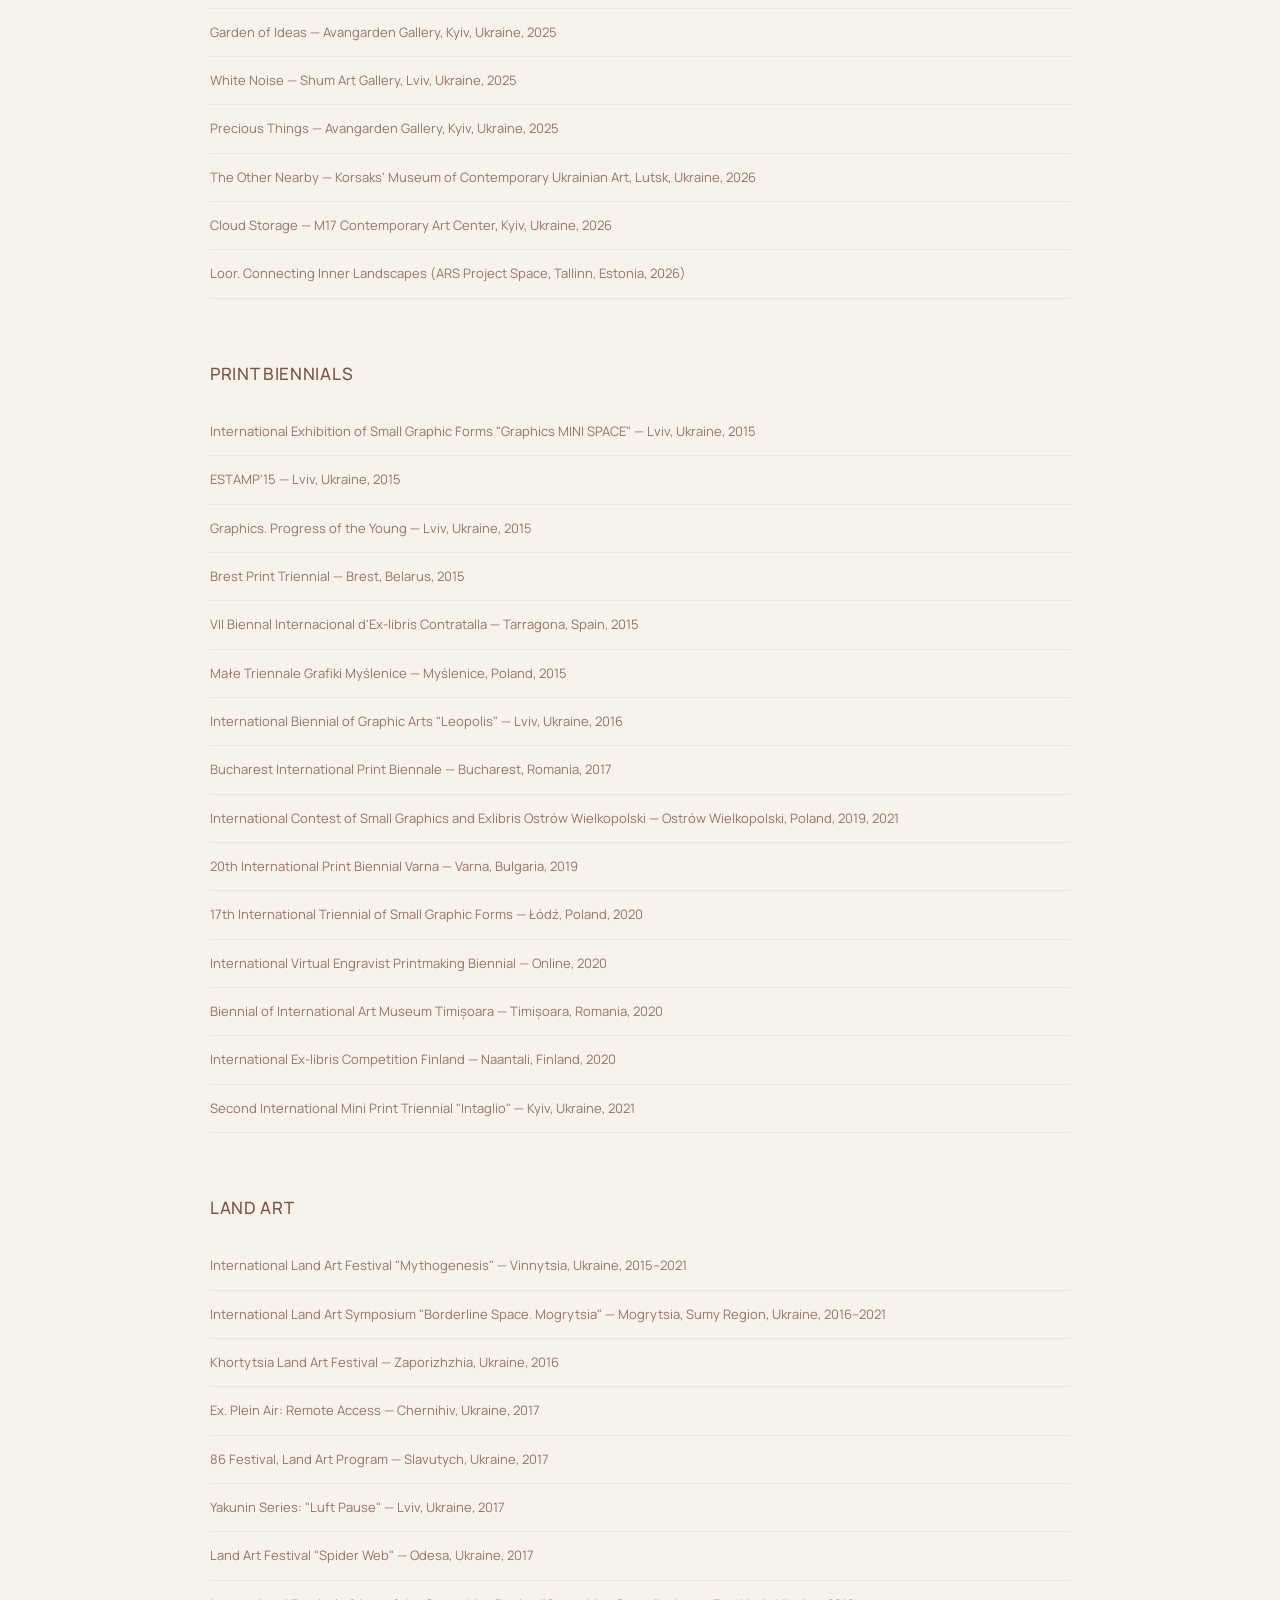
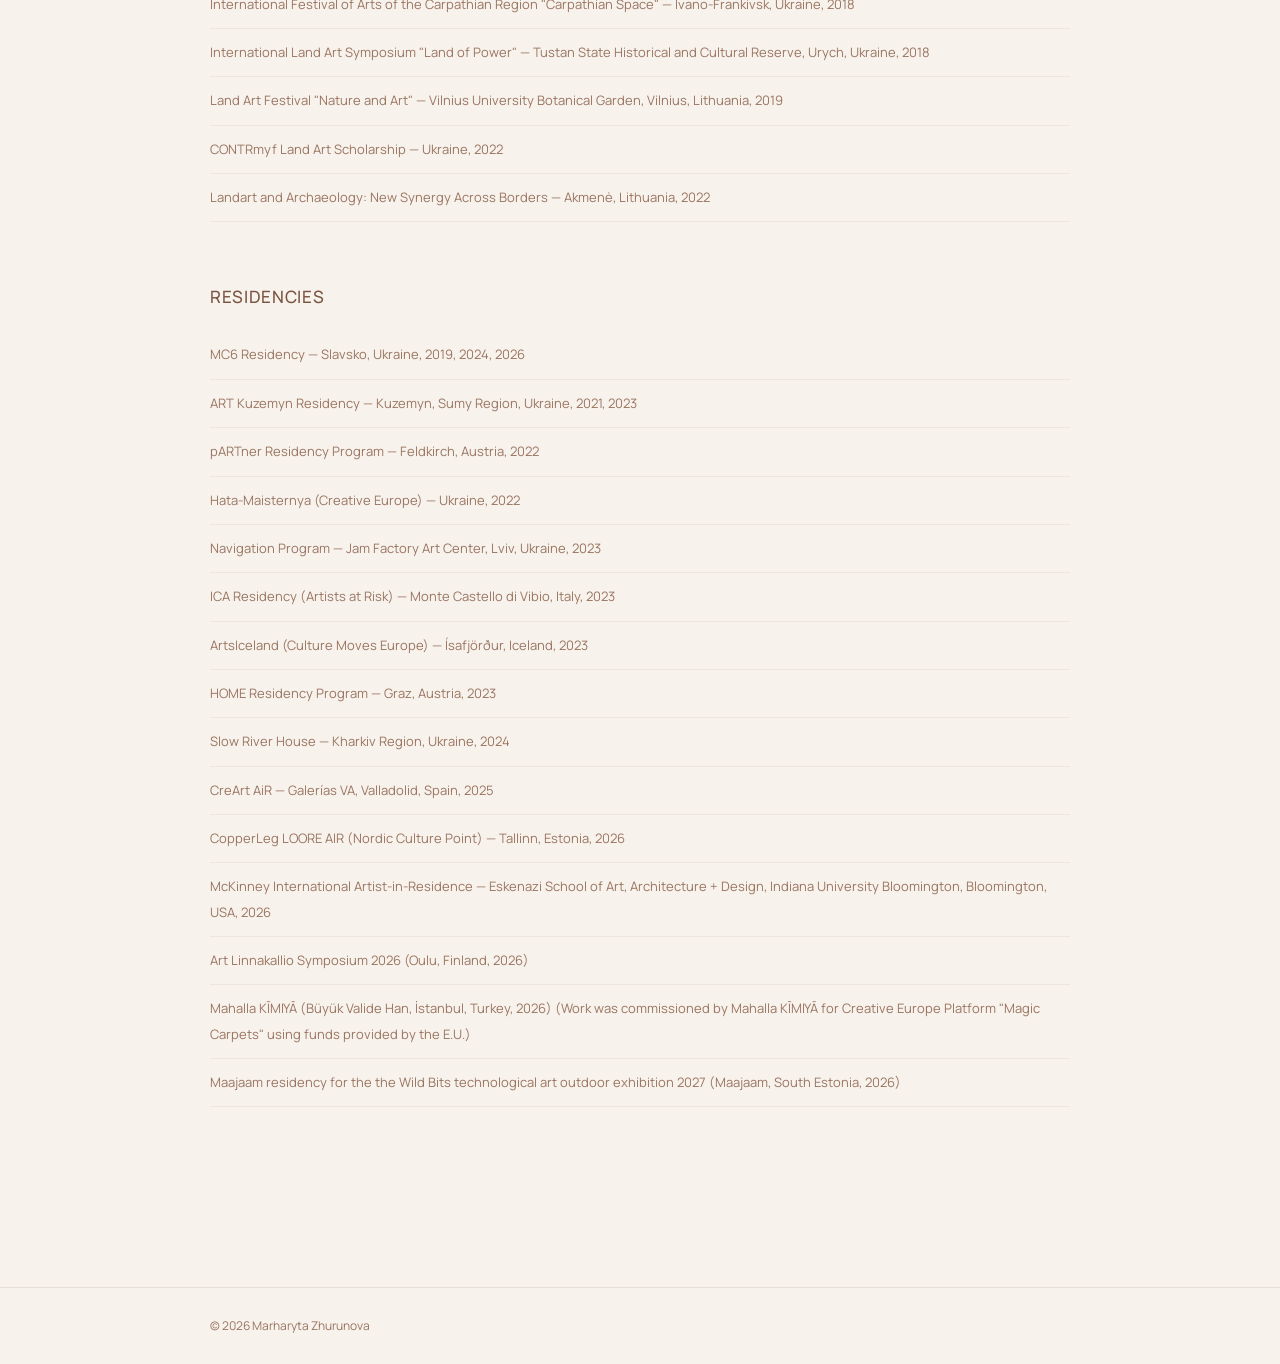
==== commit 9607d139: "Add Tangent Gallery exhibition to CV" ====
--- a/cv.html
+++ b/cv.html
@@ -110,6 +110,8 @@
 <li>Stedley Art Foundation, Kyiv, 2024</li>
 
 <li>Galerías VA, Valladolid, Spain, 2025</li>
+
+<li>Tangent Gallery, Bloomington, Indiana, USA, 2026</li>
 
 </ul>
 
